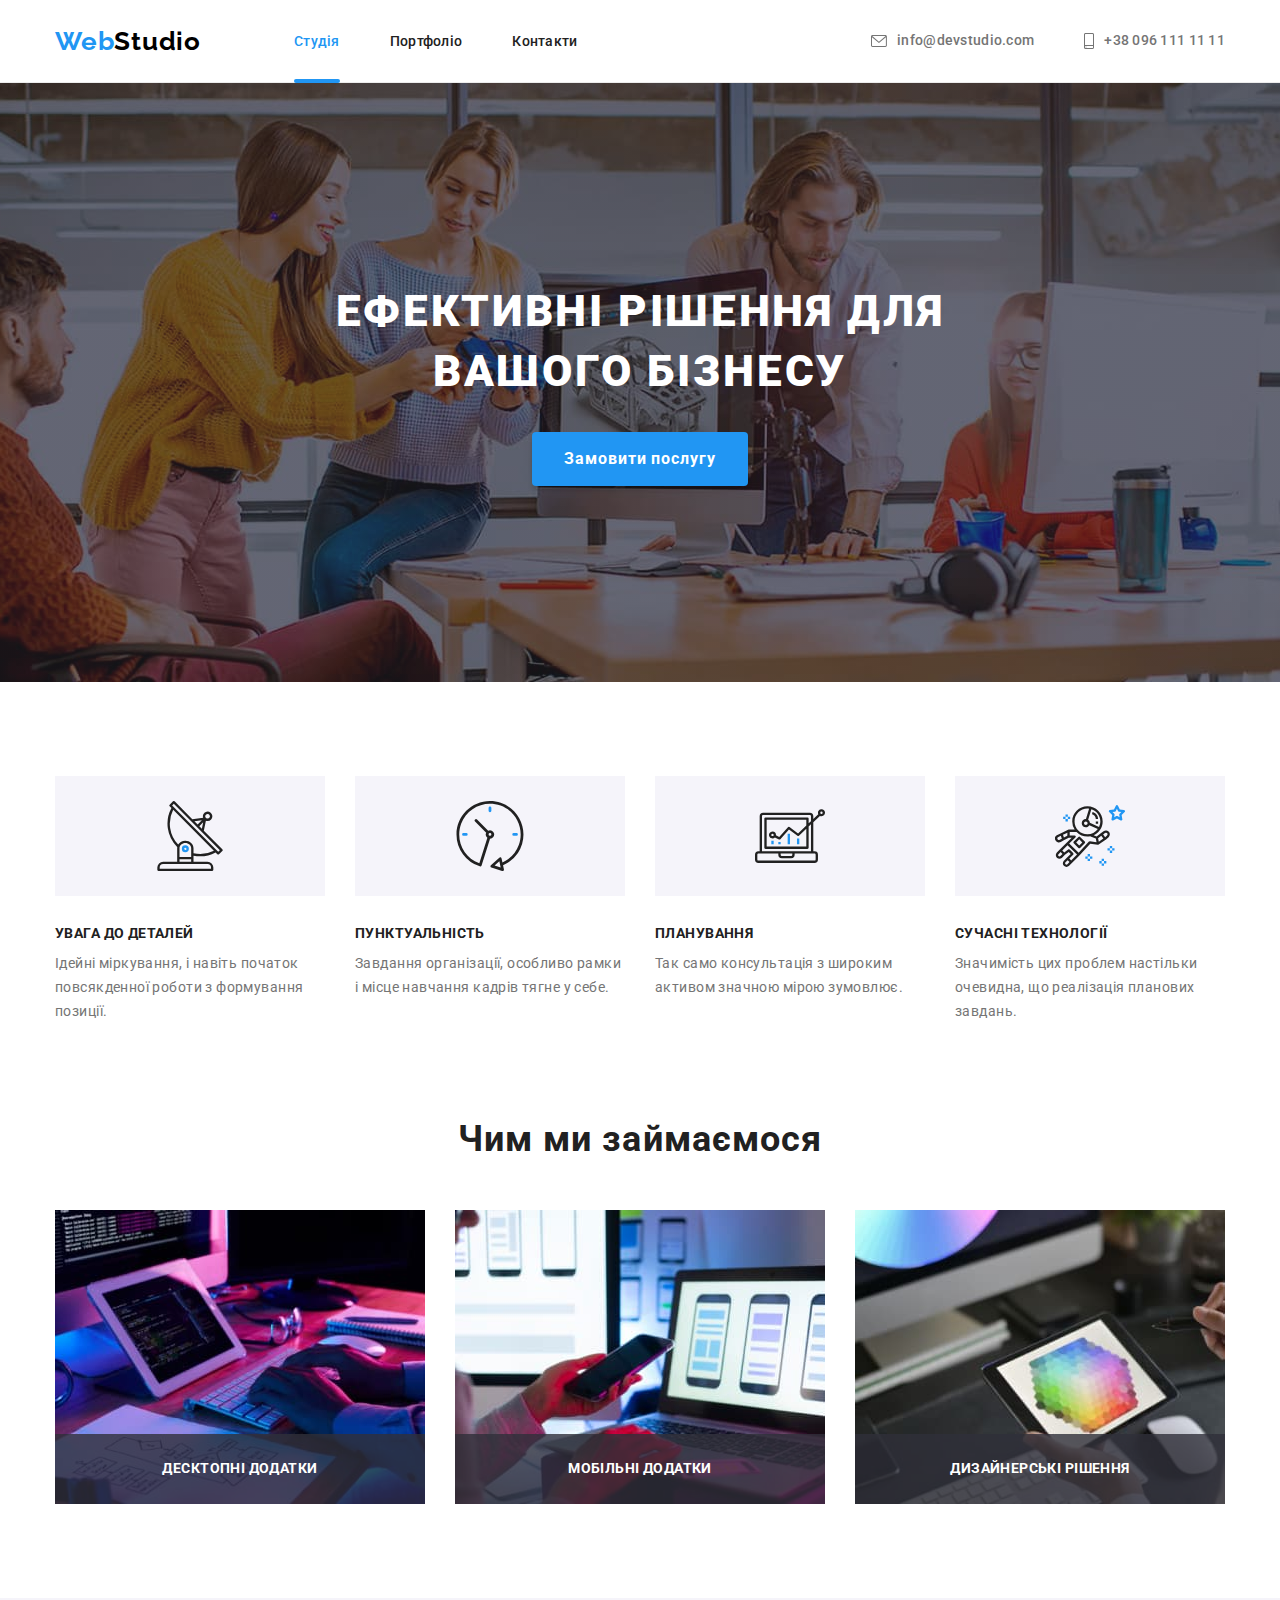
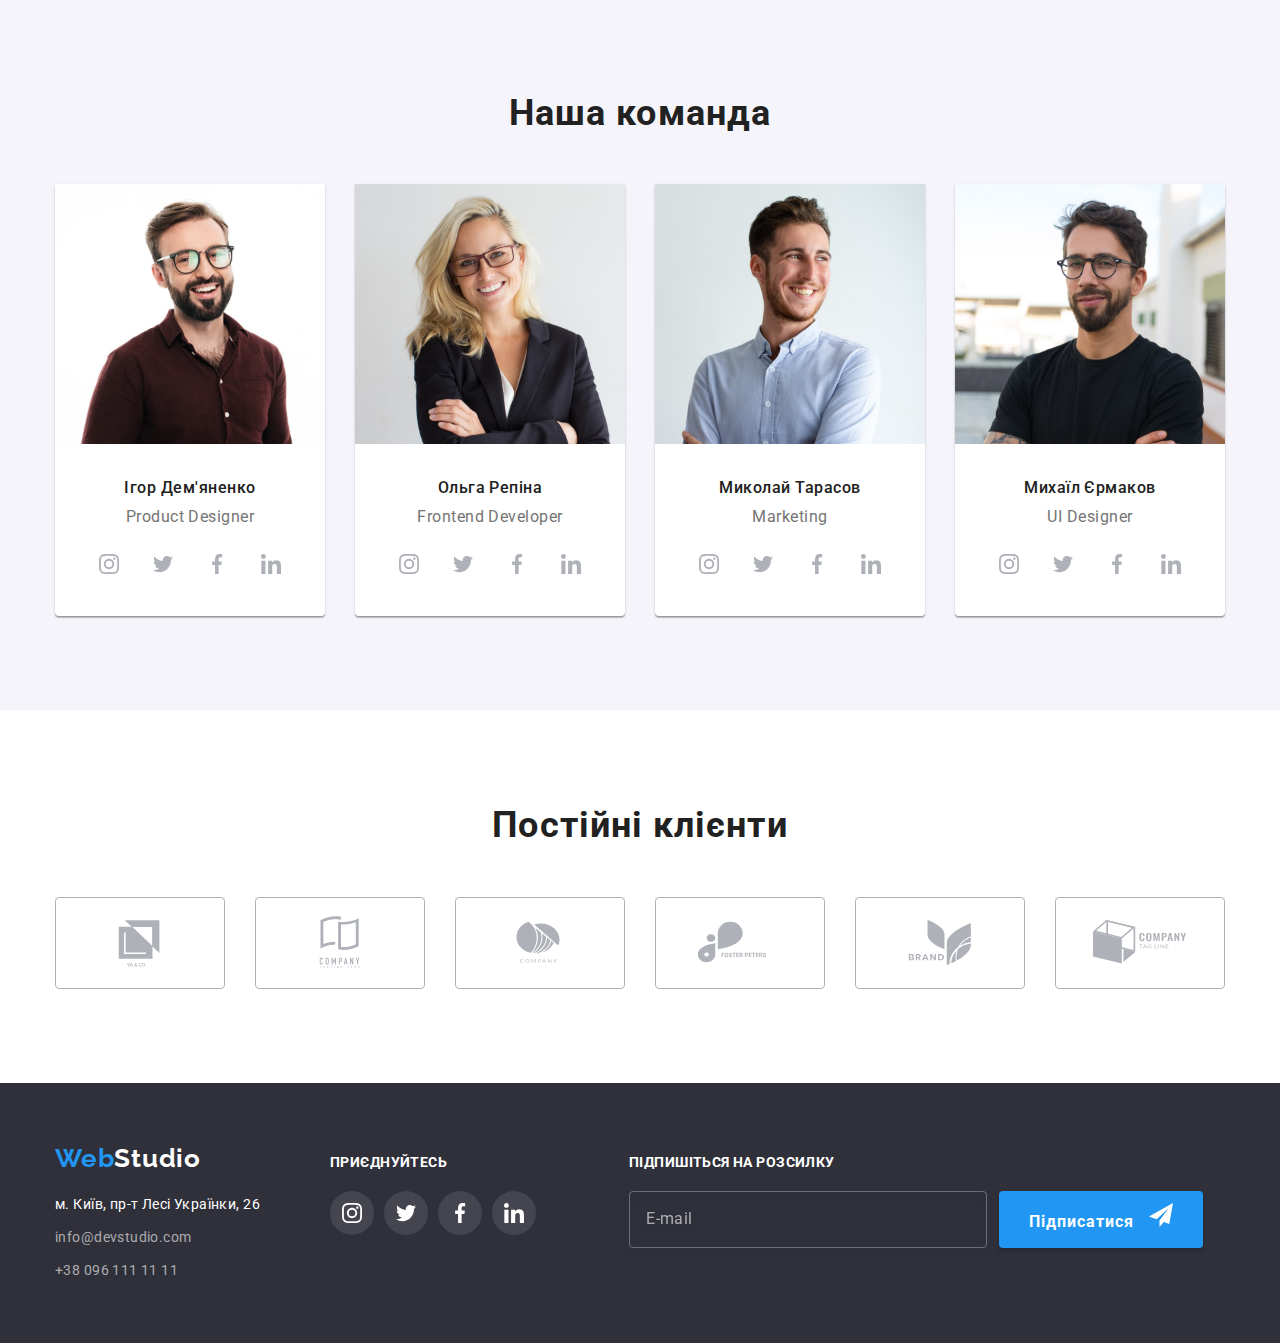
==== index.html @ 8070fd2e "Complete hw" ====
<!DOCTYPE html>
<html lang="ua">
<head>
    <meta charset="UTF-8" />
    <meta http-equiv="X-UA-Compatible" content="IE=edge" />
    <meta name="viewport" content="width=device-width, initial-scale=1.0" />
    <link rel="preconnect" href="https://fonts.googleapis.com" />
    <link rel="preconnect" href="https://fonts.gstatic.com" crossorigin />
    <link
href="https://fonts.googleapis.com/css2?family=Raleway:wght@700&family=Roboto:wght@400;500;700;900&display=swap"
rel="stylesheet"
    />
    <title class="logo">WebStudio</title>
    <link rel="stylesheet" href="./css/modern-normalize.css" />
    <link rel="stylesheet" href="./css/main.min.css" />
</head>
<body>
    <!--------------------HEADER--------------------->
<header class="header">
    <div class="header-wrap container">
    <nav class="header-nav">
    <a href="index.html" class="logo">
    <span class="logo logo--accent">Web</span>Studio</a>
    <ul class="header-nav__list">
    <li class="header-nav__item">
    <a href="./index.html" class="header-nav__link header-nav__link--current">Студія</a>
        </li>
        <li class="header-nav__item">
          <a href="./portfolio.html" class="header-nav__link">Портфоліо</a>
        </li>
        <li class="header-nav__item">
          <a href="" class="header-nav__link">Контакти</a>
        </li>
      </ul>
      </nav>
      <ul class="header-contact__list">
        <li class="header-contact__item">
          <a href="mailto:info@devstudio.com" class="header-contact__link">
          <svg class="header-contact__icon" width="16" height="12">
            <use href="./images/icons.svg#icon-mail"></use>
          </svg>info@devstudio.com</a>
        </li>
        <li class="header-contact__item">
          <a href="tel:+38096111111" class="header-contact__link">
          <svg class="header-contact__icon" width="10" height="16">
            <use href="./images/icons.svg#icon-smartphone"></use>
          </svg>+38 096 111 11 11</a>
        </li>
      </ul>
    </div>
  </header>
<!--------------------MAIN SECTION--------------------->
<main class="hero">
  <section class="hero-section section">
    <div class="container">
      <h1 class="hero-title">Ефективні рішення для вашого бізнесу</h1>
      <button type="button" class="hero-button" data-modal-open>Замовити послугу</button>
    </div>
  </section>
  <!--------------------CASE SECTION LIST--------------------->
  <section class="features section">
    <div class="container">
      <ul class="features__list">
        <li class="features__item">
          <div class="features__thumb">
            <svg class="features__icon" width="70" height="70">
              <use href="./images/icons.svg#icon-antenna"></use>
            </svg>
          </div>
          <h2 class="features__subtitle subtitle">УВАГА ДО ДЕТАЛЕЙ</h2>
          <p class="features__desc">
            Ідейні міркування, і навіть початок повсякденної роботи з формування позиції.
          </p>
        </li>
        <li class="features__item">
          <div class="features__thumb">
            <svg class="features__icon" width="70" height="70">
              <use href="./images/icons.svg#icon-clock"></use>
            </svg>
          </div>
          <h2 class="features__subtitle subtitle">ПУНКТУАЛЬНІСТЬ</h2>
          <p class="features__desc">
            Завдання організації, особливо рамки і місце навчання кадрів тягне у себе.
          </p>
        </li>
        <li class="features__item">
          <div class="features__thumb">
            <svg class="features__icon" width="70" height="70">
              <use href="./images/icons.svg#icon-diagram"></use>
            </svg>
          </div>
          <h2 class="features__subtitle subtitle">ПЛАНУВАННЯ</h2>
          <p class="features__desc">
            Так само консультація з широким активом значною мірою зумовлює.
          </p>
        </li>
        <li class="features__item">
          <div class="features__thumb">
            <svg class="features__icon" width="70" height="70">
              <use href="./images/icons.svg#icon-astronaut"></use>
            </svg>
          </div>
          <h2 class="features__subtitle subtitle">СУЧАСНІ ТЕХНОЛОГІЇ</h2>
          <p class="features__desc">
            Значимість цих проблем настільки очевидна, що реалізація планових завдань.
          </p>
        </li>
      </ul>
    </div>
  </section>
  <!--------------------WORK SECTION LIST--------------------->
  <section class="work section">
    <div class="container">
      <h2 class="title">Чим ми займаємося</h2>
      <ul class="work-list">
        <li class="work-list__item">
          <div class="work-list__image-thumb">
            <img src="./images/box1.jpg" alt="Комп'ютер" width="370"/>
            <p class="work-list__image-desc">Десктопні додатки</p>
          </div>
        </li>
        <li class="work-list__item">
          <div class="work-list__image-thumb">
            <img src="./images/box2.jpg" alt="Телефон" width="370"/>
            <p class="work-list__image-desc">Мобільні додатки</p>
          </div>
        </li>
        <li class="work-list__item">
          <div class="work-list__image-thumb">
            <img src="./images/box3.jpg" alt="Планшет" width="370"/>
            <p class="work-list__image-desc">Дизайнерські рішення</p>
          </div>
        </li>
      </ul>
    </div>
  </section>
  <!--------------------USER SECTION LIST--------------------->
  <section class="user section">
    <div class="container">
      <h2 class="title">Наша команда</h2>
        <ul class="user-list">
          <li class="user-list__card">
            <img src="./images/img.jpg" alt="Ігор Дем'яненко" width="270" />
            <h3 class="user-list__card-name">Ігор Дем'яненко</h3>
            <p class="user-list__card-desc">Product Designer</p>
            <ul class="user-social">
              <li class="user-social__item">
                <a class="user-social__link" href="">
                  <svg class="user-social__icon" width="20" height="20">
                    <use href="./images/icons.svg#icon-instagram"></use>
                  </svg>
                </a>  
              </li>
              <li class="user-social__item">
                <a class="user-social__link" href="">
                  <svg class="user-social__icon" width="20" height="20">
                    <use href="./images/icons.svg#icon-twitter"></use>
                  </svg>
                </a>  
              </li>
              <li class="user-social__item">
                <a class="user-social__link" href="">
                  <svg class="user-social__icon" width="20" height="20">
                    <use href="./images/icons.svg#icon-facebook"></use>
                  </svg>
                </a>
              </li>
              <li class="user-social__item">
                <a class="user-social__link" href="">
                  <svg class="user-social__icon" width="20" height="20">
                    <use href="./images/icons.svg#icon-linkedin"></use>
                  </svg>
                </a>  
              </li>
            </ul>
          </li>
          <li class="user-list__card">
            <img src="./images/img(1).jpg" alt="Ольга Репіна" width="270" />
            <h3 class="user-list__card-name">Ольга Репіна</h3>
            <p class="user-list__card-desc">Frontend Developer</p>
            <ul class="user-social">
              <li class="user-social__item">
                <a class="user-social__link" href="">
                  <svg class="user-social__icon" width="20" height="20">
                    <use href="./images/icons.svg#icon-instagram"></use>
                  </svg>
                </a>  
              </li>
              <li class="user-social__item">
                <a class="user-social__link" href="">
                  <svg class="user-social__icon" width="20" height="20">
                    <use href="./images/icons.svg#icon-twitter"></use>
                  </svg>
                </a>  
              </li>
              <li class="user-social__item">
                <a class="user-social__link" href="">
                  <svg class="user-social__icon" width="20" height="20">
                    <use href="./images/icons.svg#icon-facebook"></use>
                  </svg>
                </a>
              </li>
              <li class="user-social__item">
                <a class="user-social__link" href="">
                  <svg class="user-social__icon" width="20" height="20">
                    <use href="./images/icons.svg#icon-linkedin"></use>
                  </svg>
                </a>  
              </li>
            </ul>
          </li>
          <li class="user-list__card">
            <img
              src="./images/img(2).jpg"
              alt="Миколай Тарасов"
              width="270"/>
            <h3 class="user-list__card-name">Миколай Тарасов</h3>
            <p class="user-list__card-desc">Marketing</p>
            <ul class="user-social">
              <li class="user-social__item">
                <a class="user-social__link" href="">
                  <svg class="user-social__icon" width="20" height="20">
                    <use href="./images/icons.svg#icon-instagram"></use>
                  </svg>
                </a>  
              </li>
              <li class="user-social__item">
                <a class="user-social__link" href="">
                  <svg class="user-social__icon" width="20" height="20">
                    <use href="./images/icons.svg#icon-twitter"></use>
                  </svg>
                </a>  
              </li>
              <li class="user-social__item">
                <a class="user-social__link" href="">
                  <svg class="user-social__icon" width="20" height="20">
                    <use href="./images/icons.svg#icon-facebook"></use>
                  </svg>
                </a>
              </li>
              <li class="user-social__item">
                <a class="user-social__link" href="">
                  <svg class="user-social__icon" width="20" height="20">
                    <use href="./images/icons.svg#icon-linkedin"></use>
                  </svg>
                </a>  
              </li>
            </ul>
          </li>
          <li class="user-list__card">
            <img src="./images/img(3).jpg" alt="Михаїл Єрмаков" width="270" />
            <h3 class="user-list__card-name">Михаїл Єрмаков</h3>
            <p class="user-list__card-desc">UI Designer</p>
            <ul class="user-social">
              <li class="user-social__item">
                <a class="user-social__link" href="">
                  <svg class="user-social__icon" width="20" height="20">
                    <use href="./images/icons.svg#icon-instagram"></use>
                  </svg>
                </a>  
              </li>
              <li class="user-social__item">
                <a class="user-social__link" href="">
                  <svg class="user-social__icon" width="20" height="20">
                    <use href="./images/icons.svg#icon-twitter"></use>
                  </svg>
                </a>  
              </li>
              <li class="user-social__item">
                <a class="user-social__link" href="">
                  <svg class="user-social__icon" width="20" height="20">
                    <use href="./images/icons.svg#icon-facebook"></use>
                  </svg>
                </a>
              </li>
              <li class="user-social__item">
                <a class="user-social__link" href="">
                  <svg class="user-social__icon" width="20" height="20">
                    <use href="./images/icons.svg#icon-linkedin"></use>
                  </svg>
                </a>  
              </li>
            </ul>
          </li>
        </ul>
    </div>
  </section>
        <!--------------------CLIENT SECTION LIST--------------------->
        <section class="client section">
          <div class="container">
          <h2 class="title">Постійні клієнти</h2>
          <ul class="client-list">
            <li class="client-list__item">
              <a href="" class="client-list__link">
                <svg class="client-list__icon" width="106" height="60">
                  <use href="./images/icons.svg#icon-client1"></use>
                </svg>
              </a>
            </li>
            <li class="client-list__item">
              <a href="" class="client-list__link">
                <svg class="client-list__icon" width="106" height="60">
                  <use href="./images/icons.svg#icon-client2"></use>
                </svg>
              </a>
            </li>
            <li class="client-list__item">
              <a href="" class="client-list__link">
                <svg class="client-list__icon" width="106" height="60">
                  <use href="./images/icons.svg#icon-client3"></use>
                </svg>
              </a>
            </li>
            <li class="client-list__item">
              <a href="" class="client-list__link">
                <svg class="client-list__icon" width="106" height="60">
                  <use href="./images/icons.svg#icon-client4"></use>
                </svg>
              </a>
            </li>
            <li class="client-list__item">
              <a href="" class="client-list__link">
                <svg class="client-list__icon" width="106" height="60">
                  <use href="./images/icons.svg#icon-client5"></use>
                </svg>
              </a>
            </li>
            <li class="client-list__item">
              <a href="" class="client-list__link">
                <svg class="client-list__icon" width="106" height="60">
                  <use href="./images/icons.svg#icon-client6"></use>
                </svg>
              </a>
            </li>
          </ul>
        </div>
      </section>  
    </div>
  </main>
<!--------------------FOOTER--------------------->
<footer class="footer section">
  <div class="footer-container container">
    <div class="footer__first-container">
        <a href="index.html" class="logo logo-footer">
          <span class=" logo logo-footer logo--accent">Web</span>Studio</a>
        <address class="address">
          <ul class="address-list">
            <li class="address-list__item">
              <a href="adress" class="address-list__link address-list__link--bold"
                >м. Київ, пр-т Лесі Українки, 26</a>
            </li>
            <li class="address-list__item">
              <a href="mailto:info@devstudio.com" class="address-list__link">info@devstudio.com</a>
            </li>
            <li class="address-list__item">
              <a href="tel:+38096111111" class="address-list__link">+38 096 111 11 11</a>
            </li>
          </ul>
        </address>
    </div>
    <div class="footer__second-container">
          <h3 class="subtitle footer__title">приєднуйтесь</h3>
        <ul class="footer-social">
          <li class="footer-social__item">
            <a class="footer-social__link" href="">
              <svg class="footer-social__icon" width="20" height="20">
                <use href="./images/icons.svg#icon-instagram"></use>
              </svg>
            </a>  
          </li>
          <li class="footer-social__item">
            <a class="footer-social__link" href="">
              <svg class="footer-social__icon" width="20" height="20">
                <use href="./images/icons.svg#icon-twitter"></use>
              </svg>
            </a>  
          </li>
          <li class="footer-social__item">
            <a class="footer-social__link" href="">
              <svg class="footer-social__icon" width="20" height="20">
                <use href="./images/icons.svg#icon-facebook"></use>
              </svg>
            </a>
          </li>
          <li class="footer-social__item">
            <a class="footer-social__link" href="">
              <svg class="footer-social__icon" width="20" height="20">
                <use href="./images/icons.svg#icon-linkedin"></use>
              </svg>
            </a>  
          </li>
        </ul>
    </div>
    <div class="footer__third-container">
      <label for="footer-email" class="footer__label">Підпишіться на розсилку</label>
        <form class="footer__field" name="signup_form" autocomplete="on">
          <input id="footer-email" type="email" name="email" class="footer__input" placeholder="E-mail"></input>
          <button type="submit" class="footer__btn">
            Підписатися 
            <svg class="footer__send-icon" width="24" height="24">
              <use href="./images/icons.svg#icon-send"></use>
            </svg>
          </button>
        </form>
    </div>
  </div>
</footer>
<!--------------------MODAL FORM--------------------->
<div class="backdrop is-hidden" data-modal>
  <div class="form-container" role="group" arial-labelby="contact-head">
    <button class="close-btn">
      <svg class="close-btn__icon-close" width="18" height="18" data-modal-close>
        <use href="./images/icons.svg#icon-close" ></use>
      </svg>
    </button>
      <form class="form" name="signup_form" autocomplete="on">
        <p class="form__title" id="contact-head">Залиште свої дані, ми вам передзвонимо</p>
        <div class="form__field">
          <label for="name" class="form__label">Ім'я</label>
            <div class="form__field-thumb">
              <input class="form__input" id="name" type="text" name="user-name" placeholder=" " required>
                <svg class="form__icon" width="18" height="18">
                  <use href="./images/icons.svg#icon-person-black"></use>
                </svg>
            </div>
        </div>
        <div class="form__field">
          <label for="telephone" class="form__label">Телефон</label>
            <div class="form__field-thumb">
              <input class="form__input" id="telephone" type="number" name="telephone" placeholder=" " required>
                <svg class="form__icon" width="18" height="18">
                  <use href="./images/icons.svg#icon-phone-black"></use>
                </svg>
            </div>
        </div>
        <div class="form__field">
          <label for="email" class="form__label">Пошта</label>
            <div class="form__field-thumb">
              <input class="form__input" id="email" type="email" name="email" placeholder=" ">
                <svg class="form__icon" width="18" height="18">
                  <use href="./images/icons.svg#icon-email-black"></use>
                </svg>
            </div>
        </div> 
        <div class="form__field form__last-field">
          <label for="comment" class="form__label">Коментар</label>
            <div class="form__field-thumb">
              <textarea class="form__textarea" id="comment" type="text" rows="8" placeholder="Введіть текст"></textarea>
            </div>
        </div>
        <div class="form__terms-thumb">
            <label class="form__terms">
              <input class="form__checkbox" type="checkbox" name="agree-terms" value="agree-terms" checked />
              <span class="form__icon-check"></span>
              <svg class="form__icon-check form__icon-check--active" width="16" height="15">
                <use href="./images/icons.svg#icon-check"></use>
              </svg>
              Погоджуюся з розсилкою та приймаю &nbsp;
              <a href="" class="form__terms--accent"> Умови договору</a> 
            </label>
        </div>
        <div class="form__btn-thumb">
          <button class="form__btn" type="submit">Відправити</button>
        </div>
      </form>
    </div>    
  </div>
</div>
    <script src="./js/modal.js"></script>
  </body>
</html>
---- css/main.min.css ----
.visually-hidden{position:absolute;width:1px;height:1px;margin:-1px;border:0;padding:0;white-space:nowrap;-webkit-clip-path:inset(100%);clip-path:inset(100%);clip:rect(0 0 0 0);overflow:hidden}ul,h1,h2,h3,p{margin:0;padding:0}.header-nav__list,.header-contact__list,.features__list,.work-list,.user-list,.btn-list{display:-webkit-box;display:-ms-flexbox;display:flex}ul{list-style:none;padding:0}a{text-decoration:none}body{font-family:"Roboto",sans-serif;color:#212121;width:100%;padding:82px 0 0;margin:0}.container{width:1200px;margin:0 auto;padding:0 15px}.section{padding:94px 0;margin:0 auto}.header{border-bottom:1px solid #ececec;position:fixed;width:100%;z-index:1;background:#fff;top:0}.header-wrap{-webkit-box-pack:center;-ms-flex-pack:center;justify-content:center;-webkit-box-align:center;-ms-flex-align:center;align-items:center;display:-webkit-box;display:-ms-flexbox;display:flex}.header-nav{display:-webkit-box;display:-ms-flexbox;display:flex;-webkit-box-align:center;-ms-flex-align:center;align-items:center}.header-nav__list{margin-left:93px;gap:50px}.header-nav__list .header-nav__link--current::after{position:absolute;display:block;right:0;bottom:-1px;content:"";height:4px;width:100%;border-radius:2px;background-color:#2196f3;-webkit-animation-name:changeScale;animation-name:changeScale;-webkit-animation-duration:500ms;animation-duration:500ms;-webkit-animation-timing-function:cubic-bezier(0.4, 0, 0.2, 1);animation-timing-function:cubic-bezier(0.4, 0, 0.2, 1)}@-webkit-keyframes changeScale{0%{-webkit-transform:scaleX(1);transform:scaleX(1)}50%{-webkit-transform:scaleX(0);transform:scaleX(0)}100%{-webkit-transform:scaleX(1);transform:scaleX(1)}}@keyframes changeScale{0%{-webkit-transform:scaleX(1);transform:scaleX(1)}50%{-webkit-transform:scaleX(0);transform:scaleX(0)}100%{-webkit-transform:scaleX(1);transform:scaleX(1)}}.header-nav__item{position:relative;padding:32px 0}.header-nav__link{font-family:inherit;font-weight:500;font-size:14px;line-height:1.14;letter-spacing:.02em;color:#212121;-webkit-transition:color 250ms cubic-bezier(0.4, 0, 0.2, 1);transition:color 250ms cubic-bezier(0.4, 0, 0.2, 1)}.header-nav__link:hover,.header-nav__link:focus{color:#2196f3;cursor:pointer}.header-nav__link--current{color:#2196f3}.header-contact__link{font-family:inherit;font-weight:500;font-size:14px;line-height:1.14;letter-spacing:.02em;color:#757575;display:-webkit-box;display:-ms-flexbox;display:flex;-webkit-box-align:center;-ms-flex-align:center;align-items:center;-webkit-transition:color 250ms cubic-bezier(0.4, 0, 0.2, 1);transition:color 250ms cubic-bezier(0.4, 0, 0.2, 1)}.header-contact__link:hover,.header-contact__link:focus{color:#2196f3;cursor:pointer}.header-contact__list{margin-left:auto;gap:50px}.header-contact__icon{margin-right:10px;fill:currentColor;-webkit-transition:fill 250ms cubic-bezier(0.4, 0, 0.2, 1),background-color 250ms cubic-bezier(0.4, 0, 0.2, 1);transition:fill 250ms cubic-bezier(0.4, 0, 0.2, 1),background-color 250ms cubic-bezier(0.4, 0, 0.2, 1)}.header-contact__icon:hover,.header-contact__icon:focus{fill:currentColor}.logo{font-family:"Raleway",sans-serif;font-weight:700;font-size:26px;line-height:1.19;letter-spacing:.03em;color:#000;padding-right:0}.logo-footer{color:#fff;margin-bottom:20px;display:inline-block}.logo--accent{color:#2196f3;margin:0}.hero-section{background-image:-webkit-gradient(linear, left top, right top, from(rgba(47, 48, 58, 0.4)), to(rgba(47, 48, 58, 0.4))),url(../images/background.jpg);background-image:linear-gradient(to right, rgba(47, 48, 58, 0.4), rgba(47, 48, 58, 0.4)),url(../images/background.jpg);max-width:1600px;padding-top:200px;padding-bottom:200px;text-align:center;height:600px;background-position:center;background-repeat:no-repeat;background-size:cover}.hero-title{font-weight:900;font-size:44px;line-height:1.36;letter-spacing:.06em;text-transform:uppercase;color:#fff;width:696px;margin-bottom:30px;margin-left:auto;margin-right:auto}.hero-button{font-family:inherit;font-weight:700;font-size:16px;line-height:1.87;letter-spacing:.06em;color:#fff;background:#2196f3;-webkit-box-shadow:0px 4px 4px rgba(0,0,0,.15);box-shadow:0px 4px 4px rgba(0,0,0,.15);border-radius:4px;border-color:rgba(0,0,0,0);cursor:pointer;-webkit-transition:background-color 250ms cubic-bezier(0.4, 0, 0.2, 1);transition:background-color 250ms cubic-bezier(0.4, 0, 0.2, 1);padding:10px 30px}.hero-button:hover,.hero-button:focus{background:#188ce8}.hero{-webkit-animation-name:hero;animation-name:hero;-webkit-animation-duration:500ms;animation-duration:500ms;-webkit-animation-timing-function:cubic-bezier(0.4, 0, 0.2, 1);animation-timing-function:cubic-bezier(0.4, 0, 0.2, 1)}@-webkit-keyframes hero{0%{-webkit-transform:translateY(100%);transform:translateY(100%);opacity:0}100%{-webkit-transform:translateY(0);transform:translateY(0);opacity:1}}@keyframes hero{0%{-webkit-transform:translateY(100%);transform:translateY(100%);opacity:0}100%{-webkit-transform:translateY(0);transform:translateY(0);opacity:1}}.features__list{gap:30px}.features__item{width:calc((100% - 90px)/4)}.features__thumb{padding:25px 0;display:-webkit-box;display:-ms-flexbox;display:flex;background-color:#f5f4fa;-webkit-box-pack:center;-ms-flex-pack:center;justify-content:center;margin-bottom:30px}.features__desc{font-size:14px;line-height:1.71;letter-spacing:.03em;color:#757575}.subtitle{font-weight:700;font-size:14px;line-height:1.14;letter-spacing:.03em;text-transform:uppercase;margin-bottom:10px}.title{font-weight:700;font-size:36px;line-height:1.17;text-align:center;letter-spacing:.03em;margin-bottom:50px}.work{padding-top:0}.work-list{gap:30px}.work-list__item{height:294px}.work-list__image-desc{display:-webkit-box;display:-ms-flexbox;display:flex;-webkit-box-align:center;-ms-flex-align:center;align-items:center;-webkit-box-pack:center;-ms-flex-pack:center;justify-content:center;position:absolute;height:70px;bottom:0;width:100%;font-weight:700;font-size:14px;line-height:1.14;text-align:center;letter-spacing:.03em;text-transform:uppercase;color:#fff;background:rgba(47,48,58,.8)}.work-list__image-thumb{position:relative;height:100%}.user{background:#f5f4fa}.user-list{gap:30px}.user-list__card{-webkit-box-shadow:0px 1px 3px rgba(0,0,0,.12),0px 1px 1px rgba(0,0,0,.14),0px 2px 1px rgba(0,0,0,.2);box-shadow:0px 1px 3px rgba(0,0,0,.12),0px 1px 1px rgba(0,0,0,.14),0px 2px 1px rgba(0,0,0,.2);border-radius:0px 0px 4px 4px;background:#fff}.user-list__card-name{font-weight:500;font-size:16px;line-height:1.19;text-align:center;letter-spacing:.03em;padding-top:30px;margin-bottom:10px}.user-list__card-desc{font-size:16px;line-height:1.19;text-align:center;letter-spacing:.03em;color:#757575;padding-bottom:16px}.user-social{display:-webkit-box;display:-ms-flexbox;display:flex;padding:0 32px 30px;gap:10px}.user-social__link{display:-webkit-box;display:-ms-flexbox;display:flex;-webkit-box-pack:center;-ms-flex-pack:center;justify-content:center;-webkit-box-align:center;-ms-flex-align:center;align-items:center;width:44px;height:44px;border-radius:50%;fill:#afb1b8;-webkit-transition:fill 250ms cubic-bezier(0.4, 0, 0.2, 1),background 250ms cubic-bezier(0.4, 0, 0.2, 1);transition:fill 250ms cubic-bezier(0.4, 0, 0.2, 1),background 250ms cubic-bezier(0.4, 0, 0.2, 1)}.user-social__link:hover,.user-social__link:focus{background:#2196f3;fill:#fff}.client-list{display:-webkit-box;display:-ms-flexbox;display:flex;gap:30px}.client-list__link{display:-webkit-box;display:-ms-flexbox;display:flex;-webkit-box-pack:center;-ms-flex-pack:center;justify-content:center;-webkit-box-align:center;-ms-flex-align:center;align-items:center;width:170px;height:92px;border:1px solid #afb1b8;border-radius:4px;fill:#afb1b8;-webkit-transition:fill 250ms cubic-bezier(0.4, 0, 0.2, 1),border-color 250ms cubic-bezier(0.4, 0, 0.2, 1);transition:fill 250ms cubic-bezier(0.4, 0, 0.2, 1),border-color 250ms cubic-bezier(0.4, 0, 0.2, 1)}.client-list__link:hover,.client-list__link:focus{cursor:pointer;border-color:#2196f3;fill:#2196f3}.footer{background:#2f303a;padding-top:60px;padding-bottom:60px}.footer-container{display:-webkit-box;display:-ms-flexbox;display:flex}.footer__second-container{width:206px;margin-left:70px;margin-top:12px}.footer__third-container{margin-left:93px;margin-top:12px}.address-list__item{margin-bottom:9px}.address-list__item:last-child{margin-bottom:0}.address-list__link{font-size:14px;line-height:1.71;letter-spacing:.03em;color:rgba(255,255,255,.6);font-style:normal;-webkit-transition:color 250ms cubic-bezier(0.4, 0, 0.2, 1);transition:color 250ms cubic-bezier(0.4, 0, 0.2, 1)}.address-list__link--bold{color:#fff;-webkit-transition:color 250ms cubic-bezier(0.4, 0, 0.2, 1);transition:color 250ms cubic-bezier(0.4, 0, 0.2, 1)}.address-list__link:hover,.address-list__link:focus{color:#2196f3;cursor:pointer}.footer__title{color:#fff;margin-bottom:20px}.footer-social{display:-webkit-box;display:-ms-flexbox;display:flex;gap:10px}.footer-social__link{display:-webkit-box;display:-ms-flexbox;display:flex;-webkit-box-pack:center;-ms-flex-pack:center;justify-content:center;-webkit-box-align:center;-ms-flex-align:center;align-items:center;width:44px;height:44px;border-radius:50%;fill:#fff;background-color:rgba(255,255,255,.1);-webkit-transition:background-color 250ms cubic-bezier(0.4, 0, 0.2, 1);transition:background-color 250ms cubic-bezier(0.4, 0, 0.2, 1)}.footer-social__link:hover,.footer-social__link:focus{background-color:#2196f3}.footer__field{display:-webkit-box;display:-ms-flexbox;display:flex;-webkit-box-orient:horizontal;-webkit-box-direction:normal;-ms-flex-direction:row;flex-direction:row}.footer__label{display:-webkit-box;display:-ms-flexbox;display:flex;-webkit-box-orient:vertical;-webkit-box-direction:normal;-ms-flex-direction:column;flex-direction:column;font-weight:700;font-size:14px;line-height:1.14;letter-spacing:.03em;text-transform:uppercase;color:#fff;margin-bottom:20px}.footer__input{display:-webkit-box;display:-ms-flexbox;display:flex;background:rgba(0,0,0,0);border:1px solid rgba(255,255,255,.3);-webkit-filter:drop-shadow(0px 4px 4px rgba(0, 0, 0, 0.15));filter:drop-shadow(0px 4px 4px rgba(0, 0, 0, 0.15));border-radius:4px;min-width:358px;outline:none;margin-right:12px;padding:15px 16px;font-size:16px;line-height:1.25;letter-spacing:.03em;color:rgba(255,255,255,.6);-webkit-transition:border-color 250ms cubic-bezier(0.4, 0, 0.2, 1);transition:border-color 250ms cubic-bezier(0.4, 0, 0.2, 1)}.footer__input::-webkit-input-placeholder{font-size:16px;line-height:1.25;letter-spacing:.03em;color:rgba(255,255,255,.6)}.footer__input::-moz-placeholder{font-size:16px;line-height:1.25;letter-spacing:.03em;color:rgba(255,255,255,.6)}.footer__input:-ms-input-placeholder{font-size:16px;line-height:1.25;letter-spacing:.03em;color:rgba(255,255,255,.6)}.footer__input::-ms-input-placeholder{font-size:16px;line-height:1.25;letter-spacing:.03em;color:rgba(255,255,255,.6)}.footer__input::placeholder{font-size:16px;line-height:1.25;letter-spacing:.03em;color:rgba(255,255,255,.6)}.footer__input:focus-within{border-color:#2196f3}.footer__btn{font-family:inherit;font-weight:700;font-size:16px;line-height:1.87;letter-spacing:.06em;color:#fff;background:#2196f3;-webkit-box-shadow:0px 4px 4px rgba(0,0,0,.15);box-shadow:0px 4px 4px rgba(0,0,0,.15);border-radius:4px;border-color:rgba(0,0,0,0);cursor:pointer;-webkit-transition:background-color 250ms cubic-bezier(0.4, 0, 0.2, 1);transition:background-color 250ms cubic-bezier(0.4, 0, 0.2, 1);padding:10px 28px}.footer__btn:hover,.footer__btn:focus{background-color:#188ce8;cursor:pointer}.footer__send-icon{margin-left:10px}.backdrop{z-index:2;position:fixed;top:0;left:0;width:100vw;height:100vh;opacity:1;-webkit-transition:opacity 400ms cubic-bezier(0.4, 0, 0.2, 1),visibility 700ms cubic-bezier(0.4, 0, 0.2, 1);transition:opacity 400ms cubic-bezier(0.4, 0, 0.2, 1),visibility 700ms cubic-bezier(0.4, 0, 0.2, 1);background:rgba(0,0,0,.2)}.backdrop.is-hidden{visibility:hidden;opacity:0;pointer-events:none}.backdrop.is-hidden .form-container{-webkit-transform:translate(-50%, -50%) scale(0) perspective(400px) rotateX(90deg);transform:translate(-50%, -50%) scale(0) perspective(400px) rotateX(90deg)}.form-container{padding:40px;position:absolute;top:50%;left:50%;-webkit-transform:translate(-50%, -50%) scale(1);transform:translate(-50%, -50%) scale(1);width:528px;height:581px;-webkit-transition:-webkit-transform 250ms cubic-bezier(0.4, 0, 0.2, 1);transition:-webkit-transform 250ms cubic-bezier(0.4, 0, 0.2, 1);transition:transform 250ms cubic-bezier(0.4, 0, 0.2, 1);transition:transform 250ms cubic-bezier(0.4, 0, 0.2, 1), -webkit-transform 250ms cubic-bezier(0.4, 0, 0.2, 1);background-color:#fff;-webkit-box-shadow:0px 1px 3px rgba(0,0,0,.12),0px 1px 1px rgba(0,0,0,.14),0px 2px 1px rgba(0,0,0,.2);box-shadow:0px 1px 3px rgba(0,0,0,.12),0px 1px 1px rgba(0,0,0,.14),0px 2px 1px rgba(0,0,0,.2);border-radius:4px}.close-btn{position:absolute;top:8px;right:8px;display:-webkit-box;display:-ms-flexbox;display:flex;-webkit-box-pack:center;-ms-flex-pack:center;justify-content:center;-webkit-box-align:center;-ms-flex-align:center;align-items:center;width:30px;height:30px;cursor:pointer;background-color:rgba(0,0,0,0);border-radius:50%;border:1px solid rgba(0,0,0,.1);fill:#000;-webkit-transition:fill 250ms cubic-bezier(0.4, 0, 0.2, 1);transition:fill 250ms cubic-bezier(0.4, 0, 0.2, 1)}.close-btn:hover,.close-btn:focus{fill:#2196f3}.form__title{font-weight:700;font-size:20px;line-height:1.15;text-align:center;letter-spacing:.03em;color:#212121;margin-bottom:12px}.form__terms-thumb{display:-webkit-box;display:-ms-flexbox;display:flex;-webkit-box-pack:center;-ms-flex-pack:center;justify-content:center;margin-bottom:30px}.form__terms{position:relative;display:-webkit-box;display:-ms-flexbox;display:flex;-webkit-box-align:center;-ms-flex-align:center;align-items:center;font-size:14px;line-height:1.71;color:#757575}.form__terms--accent{color:#2196f3;text-decoration:underline}.form__checkbox{position:absolute;width:1px;height:1px;margin:-1px;border:0;padding:0;white-space:nowrap;-webkit-clip-path:inset(100%);clip-path:inset(100%);clip:rect(0 0 0 0);overflow:hidden;-webkit-transition:border-color 250ms cubic-bezier(0.4, 0, 0.2, 1);transition:border-color 250ms cubic-bezier(0.4, 0, 0.2, 1)}.form__checkbox:checked+.form__icon-check{background-color:#2196f3;border-color:#2196f3}.form__icon-check{display:inline-block;margin-right:8px;width:16px;height:15px;border:2px solid #212121;border-radius:2px;-webkit-transition:fill 250ms cubic-bezier(0.4, 0, 0.2, 1),border 250ms cubic-bezier(0.4, 0, 0.2, 1);transition:fill 250ms cubic-bezier(0.4, 0, 0.2, 1),border 250ms cubic-bezier(0.4, 0, 0.2, 1)}.form__icon-check--active{position:absolute;top:50%;left:0;-webkit-transform:translateY(-50%);transform:translateY(-50%);border-color:rgba(0,0,0,0)}.form__btn-thumb{display:-webkit-box;display:-ms-flexbox;display:flex;-webkit-box-pack:center;-ms-flex-pack:center;justify-content:center;-webkit-box-align:center;-ms-flex-align:center;align-items:center}.form__btn{font-family:inherit;font-weight:700;font-size:16px;line-height:1.87;letter-spacing:.06em;color:#fff;background:#2196f3;-webkit-box-shadow:0px 4px 4px rgba(0,0,0,.15);box-shadow:0px 4px 4px rgba(0,0,0,.15);border-radius:4px;border-color:rgba(0,0,0,0);cursor:pointer;-webkit-transition:background-color 250ms cubic-bezier(0.4, 0, 0.2, 1);transition:background-color 250ms cubic-bezier(0.4, 0, 0.2, 1);padding:10px 52px}.form__btn:hover,.form__btn:focus{background:#188ce8;cursor:pointer}.form__label{display:block;font-size:12px;line-height:1.1;letter-spacing:.01em;color:#757575}.form__field-thumb{display:-webkit-box;display:-ms-flexbox;display:flex;position:relative;margin-top:4px}.form__field{margin-bottom:10px}.form__input{font-size:14px;line-height:1.71;letter-spacing:.03;outline:none;background-color:rgba(0,0,0,0);color:#212121;border:1px solid rgba(33,33,33,.2);border-radius:4px;-webkit-transition:border-color 250ms cubic-bezier(0.4, 0, 0.2, 1);transition:border-color 250ms cubic-bezier(0.4, 0, 0.2, 1);padding-left:42px;-webkit-box-flex:1;-ms-flex-positive:1;flex-grow:1;height:38px}.form__textarea{font-size:12px;line-height:1.1;letter-spacing:.01;outline:none;background-color:rgba(0,0,0,0);color:#212121;border:1px solid rgba(33,33,33,.2);border-radius:4px;-webkit-transition:border-color 250ms cubic-bezier(0.4, 0, 0.2, 1);transition:border-color 250ms cubic-bezier(0.4, 0, 0.2, 1);width:448px;resize:none;margin-top:4px;padding:10px 16px}.form__textarea::-webkit-input-placeholder{font-size:12px;line-height:1.1;letter-spacing:.01em;color:rgba(117,117,117,.5)}.form__textarea::-moz-placeholder{font-size:12px;line-height:1.1;letter-spacing:.01em;color:rgba(117,117,117,.5)}.form__textarea:-ms-input-placeholder{font-size:12px;line-height:1.1;letter-spacing:.01em;color:rgba(117,117,117,.5)}.form__textarea::-ms-input-placeholder{font-size:12px;line-height:1.1;letter-spacing:.01em;color:rgba(117,117,117,.5)}.form__textarea::placeholder{font-size:12px;line-height:1.1;letter-spacing:.01em;color:rgba(117,117,117,.5)}.form__last-field{margin-bottom:20px}.form__icon{position:absolute;top:50%;-webkit-transform:translateY(-50%);transform:translateY(-50%);left:12px;display:inline-block;-webkit-transition:fill 250ms cubic-bezier(0.4, 0, 0.2, 1);transition:fill 250ms cubic-bezier(0.4, 0, 0.2, 1)}.form__input:focus,.form__textarea:focus{border-color:#2196f3}.form__input:focus+.form__icon{fill:#2196f3}/*# sourceMappingURL=main.min.css.map */
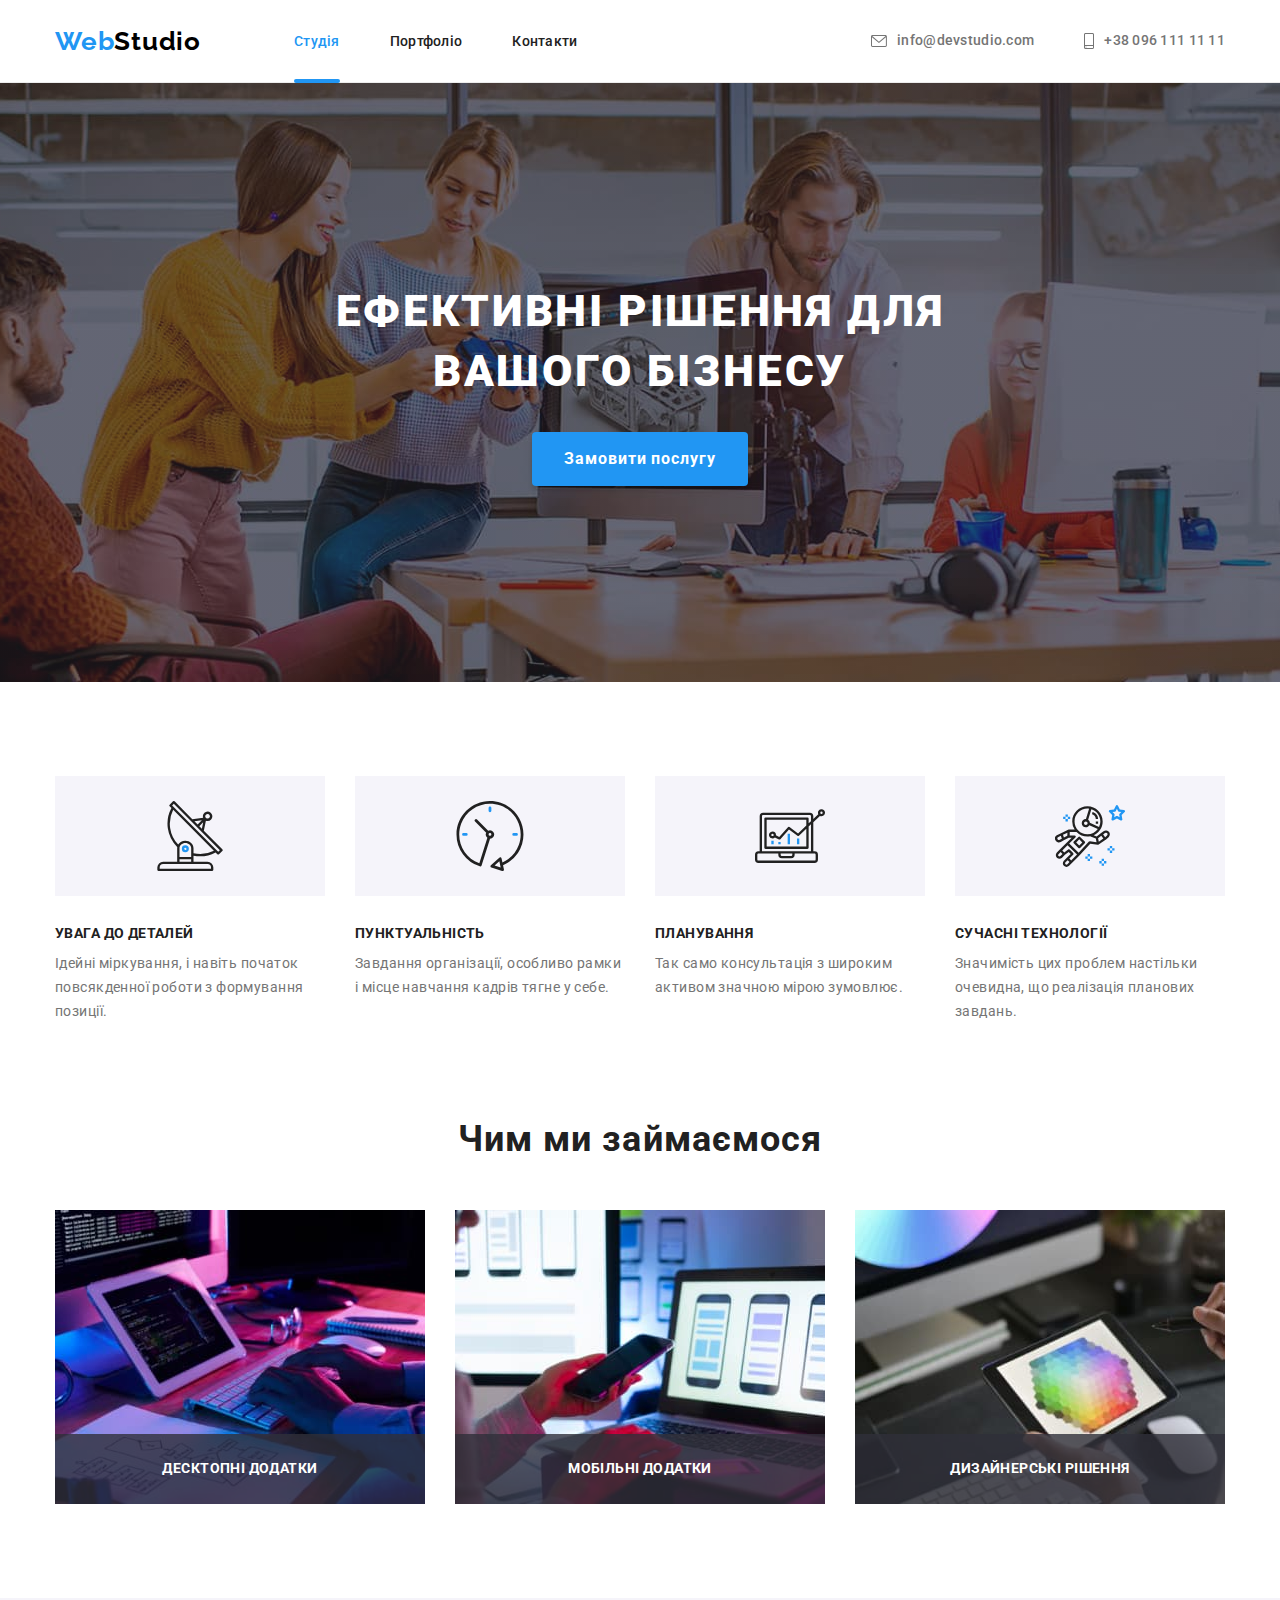
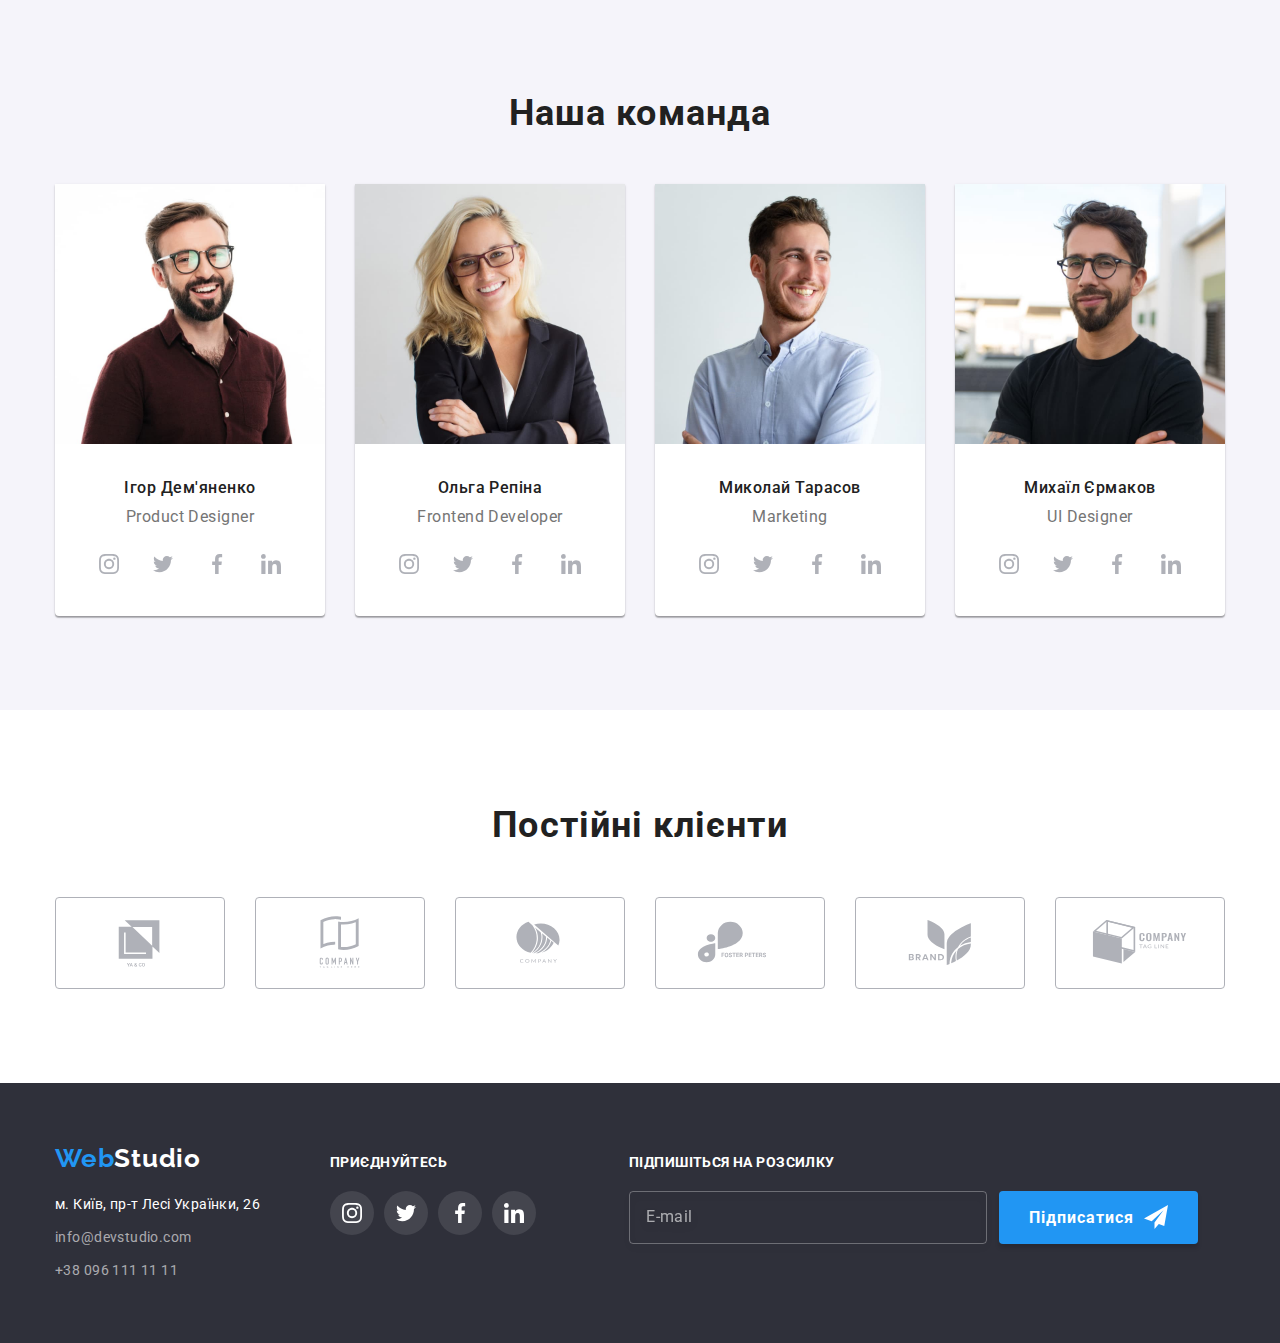
==== commit acaf6e26: "Переделала ДЗ" ====
--- a/index.html
+++ b/index.html
@@ -1,293 +1,306 @@
 <!DOCTYPE html>
-<html lang="ua">
-<head>
+<html lang="uk">
+  <head>
     <meta charset="UTF-8" />
     <meta http-equiv="X-UA-Compatible" content="IE=edge" />
     <meta name="viewport" content="width=device-width, initial-scale=1.0" />
     <link rel="preconnect" href="https://fonts.googleapis.com" />
     <link rel="preconnect" href="https://fonts.gstatic.com" crossorigin />
     <link
-href="https://fonts.googleapis.com/css2?family=Raleway:wght@700&family=Roboto:wght@400;500;700;900&display=swap"
-rel="stylesheet"
+      href="https://fonts.googleapis.com/css2?family=Raleway:wght@700&family=Roboto:wght@400;500;700;900&display=swap"
+      rel="stylesheet"
     />
     <title class="logo">WebStudio</title>
     <link rel="stylesheet" href="./css/modern-normalize.css" />
     <link rel="stylesheet" href="./css/main.min.css" />
-</head>
-<body>
-    <!--------------------HEADER--------------------->
-<header class="header">
-    <div class="header-wrap container">
-    <nav class="header-nav">
-    <a href="index.html" class="logo">
-    <span class="logo logo--accent">Web</span>Studio</a>
-    <ul class="header-nav__list">
-    <li class="header-nav__item">
-    <a href="./index.html" class="header-nav__link header-nav__link--current">Студія</a>
-        </li>
-        <li class="header-nav__item">
-          <a href="./portfolio.html" class="header-nav__link">Портфоліо</a>
-        </li>
-        <li class="header-nav__item">
-          <a href="" class="header-nav__link">Контакти</a>
-        </li>
-      </ul>
-      </nav>
-      <ul class="header-contact__list">
-        <li class="header-contact__item">
-          <a href="mailto:info@devstudio.com" class="header-contact__link">
-          <svg class="header-contact__icon" width="16" height="12">
-            <use href="./images/icons.svg#icon-mail"></use>
-          </svg>info@devstudio.com</a>
-        </li>
-        <li class="header-contact__item">
-          <a href="tel:+38096111111" class="header-contact__link">
-          <svg class="header-contact__icon" width="10" height="16">
-            <use href="./images/icons.svg#icon-smartphone"></use>
-          </svg>+38 096 111 11 11</a>
-        </li>
-      </ul>
-    </div>
-  </header>
-<!--------------------MAIN SECTION--------------------->
-<main class="hero">
-  <section class="hero-section section">
-    <div class="container">
-      <h1 class="hero-title">Ефективні рішення для вашого бізнесу</h1>
-      <button type="button" class="hero-button" data-modal-open>Замовити послугу</button>
-    </div>
-  </section>
-  <!--------------------CASE SECTION LIST--------------------->
-  <section class="features section">
-    <div class="container">
-      <ul class="features__list">
-        <li class="features__item">
-          <div class="features__thumb">
-            <svg class="features__icon" width="70" height="70">
-              <use href="./images/icons.svg#icon-antenna"></use>
-            </svg>
-          </div>
-          <h2 class="features__subtitle subtitle">УВАГА ДО ДЕТАЛЕЙ</h2>
-          <p class="features__desc">
-            Ідейні міркування, і навіть початок повсякденної роботи з формування позиції.
-          </p>
-        </li>
-        <li class="features__item">
-          <div class="features__thumb">
-            <svg class="features__icon" width="70" height="70">
-              <use href="./images/icons.svg#icon-clock"></use>
-            </svg>
-          </div>
-          <h2 class="features__subtitle subtitle">ПУНКТУАЛЬНІСТЬ</h2>
-          <p class="features__desc">
-            Завдання організації, особливо рамки і місце навчання кадрів тягне у себе.
-          </p>
-        </li>
-        <li class="features__item">
-          <div class="features__thumb">
-            <svg class="features__icon" width="70" height="70">
-              <use href="./images/icons.svg#icon-diagram"></use>
-            </svg>
-          </div>
-          <h2 class="features__subtitle subtitle">ПЛАНУВАННЯ</h2>
-          <p class="features__desc">
-            Так само консультація з широким активом значною мірою зумовлює.
-          </p>
-        </li>
-        <li class="features__item">
-          <div class="features__thumb">
-            <svg class="features__icon" width="70" height="70">
-              <use href="./images/icons.svg#icon-astronaut"></use>
-            </svg>
-          </div>
-          <h2 class="features__subtitle subtitle">СУЧАСНІ ТЕХНОЛОГІЇ</h2>
-          <p class="features__desc">
-            Значимість цих проблем настільки очевидна, що реалізація планових завдань.
-          </p>
-        </li>
-      </ul>
-    </div>
-  </section>
-  <!--------------------WORK SECTION LIST--------------------->
-  <section class="work section">
-    <div class="container">
-      <h2 class="title">Чим ми займаємося</h2>
-      <ul class="work-list">
-        <li class="work-list__item">
-          <div class="work-list__image-thumb">
-            <img src="./images/box1.jpg" alt="Комп'ютер" width="370"/>
-            <p class="work-list__image-desc">Десктопні додатки</p>
-          </div>
-        </li>
-        <li class="work-list__item">
-          <div class="work-list__image-thumb">
-            <img src="./images/box2.jpg" alt="Телефон" width="370"/>
-            <p class="work-list__image-desc">Мобільні додатки</p>
-          </div>
-        </li>
-        <li class="work-list__item">
-          <div class="work-list__image-thumb">
-            <img src="./images/box3.jpg" alt="Планшет" width="370"/>
-            <p class="work-list__image-desc">Дизайнерські рішення</p>
-          </div>
-        </li>
-      </ul>
-    </div>
-  </section>
-  <!--------------------USER SECTION LIST--------------------->
-  <section class="user section">
-    <div class="container">
-      <h2 class="title">Наша команда</h2>
-        <ul class="user-list">
-          <li class="user-list__card">
-            <img src="./images/img.jpg" alt="Ігор Дем'яненко" width="270" />
-            <h3 class="user-list__card-name">Ігор Дем'яненко</h3>
-            <p class="user-list__card-desc">Product Designer</p>
-            <ul class="user-social">
-              <li class="user-social__item">
-                <a class="user-social__link" href="">
-                  <svg class="user-social__icon" width="20" height="20">
-                    <use href="./images/icons.svg#icon-instagram"></use>
-                  </svg>
-                </a>  
-              </li>
-              <li class="user-social__item">
-                <a class="user-social__link" href="">
-                  <svg class="user-social__icon" width="20" height="20">
-                    <use href="./images/icons.svg#icon-twitter"></use>
-                  </svg>
-                </a>  
-              </li>
-              <li class="user-social__item">
-                <a class="user-social__link" href="">
-                  <svg class="user-social__icon" width="20" height="20">
-                    <use href="./images/icons.svg#icon-facebook"></use>
-                  </svg>
-                </a>
-              </li>
-              <li class="user-social__item">
-                <a class="user-social__link" href="">
-                  <svg class="user-social__icon" width="20" height="20">
-                    <use href="./images/icons.svg#icon-linkedin"></use>
-                  </svg>
-                </a>  
-              </li>
-            </ul>
+  </head>
+  <body>
+    <!--HEADER-->
+    <header class="header">
+      <div class="header-wrap container">
+        <nav class="header-nav">
+          <a href="index.html" class="logo">
+            <span class="logo logo--accent">Web</span>Studio</a
+          >
+          <ul class="header-nav__list">
+            <li class="header-nav__item">
+              <a
+                href="./index.html"
+                class="header-nav__link header-nav__link--current"
+                >Студія</a
+              >
+            </li>
+            <li class="header-nav__item">
+              <a href="./portfolio.html" class="header-nav__link">Портфоліо</a>
+            </li>
+            <li class="header-nav__item">
+              <a href="" class="header-nav__link">Контакти</a>
+            </li>
+          </ul>
+        </nav>
+        <ul class="header-contact__list">
+          <li class="header-contact__item">
+            <a href="mailto:info@devstudio.com" class="header-contact__link">
+              <svg class="header-contact__icon" width="16" height="12">
+                <use href="./images/icons.svg#icon-mail"></use></svg
+              >info@devstudio.com</a
+            >
           </li>
-          <li class="user-list__card">
-            <img src="./images/img(1).jpg" alt="Ольга Репіна" width="270" />
-            <h3 class="user-list__card-name">Ольга Репіна</h3>
-            <p class="user-list__card-desc">Frontend Developer</p>
-            <ul class="user-social">
-              <li class="user-social__item">
-                <a class="user-social__link" href="">
-                  <svg class="user-social__icon" width="20" height="20">
-                    <use href="./images/icons.svg#icon-instagram"></use>
-                  </svg>
-                </a>  
-              </li>
-              <li class="user-social__item">
-                <a class="user-social__link" href="">
-                  <svg class="user-social__icon" width="20" height="20">
-                    <use href="./images/icons.svg#icon-twitter"></use>
-                  </svg>
-                </a>  
-              </li>
-              <li class="user-social__item">
-                <a class="user-social__link" href="">
-                  <svg class="user-social__icon" width="20" height="20">
-                    <use href="./images/icons.svg#icon-facebook"></use>
-                  </svg>
-                </a>
-              </li>
-              <li class="user-social__item">
-                <a class="user-social__link" href="">
-                  <svg class="user-social__icon" width="20" height="20">
-                    <use href="./images/icons.svg#icon-linkedin"></use>
-                  </svg>
-                </a>  
-              </li>
-            </ul>
-          </li>
-          <li class="user-list__card">
-            <img
-              src="./images/img(2).jpg"
-              alt="Миколай Тарасов"
-              width="270"/>
-            <h3 class="user-list__card-name">Миколай Тарасов</h3>
-            <p class="user-list__card-desc">Marketing</p>
-            <ul class="user-social">
-              <li class="user-social__item">
-                <a class="user-social__link" href="">
-                  <svg class="user-social__icon" width="20" height="20">
-                    <use href="./images/icons.svg#icon-instagram"></use>
-                  </svg>
-                </a>  
-              </li>
-              <li class="user-social__item">
-                <a class="user-social__link" href="">
-                  <svg class="user-social__icon" width="20" height="20">
-                    <use href="./images/icons.svg#icon-twitter"></use>
-                  </svg>
-                </a>  
-              </li>
-              <li class="user-social__item">
-                <a class="user-social__link" href="">
-                  <svg class="user-social__icon" width="20" height="20">
-                    <use href="./images/icons.svg#icon-facebook"></use>
-                  </svg>
-                </a>
-              </li>
-              <li class="user-social__item">
-                <a class="user-social__link" href="">
-                  <svg class="user-social__icon" width="20" height="20">
-                    <use href="./images/icons.svg#icon-linkedin"></use>
-                  </svg>
-                </a>  
-              </li>
-            </ul>
-          </li>
-          <li class="user-list__card">
-            <img src="./images/img(3).jpg" alt="Михаїл Єрмаков" width="270" />
-            <h3 class="user-list__card-name">Михаїл Єрмаков</h3>
-            <p class="user-list__card-desc">UI Designer</p>
-            <ul class="user-social">
-              <li class="user-social__item">
-                <a class="user-social__link" href="">
-                  <svg class="user-social__icon" width="20" height="20">
-                    <use href="./images/icons.svg#icon-instagram"></use>
-                  </svg>
-                </a>  
-              </li>
-              <li class="user-social__item">
-                <a class="user-social__link" href="">
-                  <svg class="user-social__icon" width="20" height="20">
-                    <use href="./images/icons.svg#icon-twitter"></use>
-                  </svg>
-                </a>  
-              </li>
-              <li class="user-social__item">
-                <a class="user-social__link" href="">
-                  <svg class="user-social__icon" width="20" height="20">
-                    <use href="./images/icons.svg#icon-facebook"></use>
-                  </svg>
-                </a>
-              </li>
-              <li class="user-social__item">
-                <a class="user-social__link" href="">
-                  <svg class="user-social__icon" width="20" height="20">
-                    <use href="./images/icons.svg#icon-linkedin"></use>
-                  </svg>
-                </a>  
-              </li>
-            </ul>
+          <li class="header-contact__item">
+            <a href="tel:+38096111111" class="header-contact__link">
+              <svg class="header-contact__icon" width="10" height="16">
+                <use href="./images/icons.svg#icon-smartphone"></use></svg
+              >+38 096 111 11 11</a
+            >
           </li>
         </ul>
-    </div>
-  </section>
-        <!--------------------CLIENT SECTION LIST--------------------->
-        <section class="client section">
-          <div class="container">
+      </div>
+    </header>
+    <!--MAIN SECTION-->
+    <main class="hero">
+      <section class="hero-section section">
+        <div class="container">
+          <h1 class="hero-title">Ефективні рішення для вашого бізнесу</h1>
+          <button type="button" class="hero-button" data-modal-open>
+            Замовити послугу
+          </button>
+        </div>
+      </section>
+      <!--CASE SECTION LIST-->
+      <section class="features section">
+        <div class="container">
+          <ul class="features__list">
+            <li class="features__item">
+              <div class="features__thumb">
+                <svg class="features__icon" width="70" height="70">
+                  <use href="./images/icons.svg#icon-antenna"></use>
+                </svg>
+              </div>
+              <h2 class="features__subtitle subtitle">УВАГА ДО ДЕТАЛЕЙ</h2>
+              <p class="features__desc">
+                Ідейні міркування, і навіть початок повсякденної роботи з
+                формування позиції.
+              </p>
+            </li>
+            <li class="features__item">
+              <div class="features__thumb">
+                <svg class="features__icon" width="70" height="70">
+                  <use href="./images/icons.svg#icon-clock"></use>
+                </svg>
+              </div>
+              <h2 class="features__subtitle subtitle">ПУНКТУАЛЬНІСТЬ</h2>
+              <p class="features__desc">
+                Завдання організації, особливо рамки і місце навчання кадрів
+                тягне у себе.
+              </p>
+            </li>
+            <li class="features__item">
+              <div class="features__thumb">
+                <svg class="features__icon" width="70" height="70">
+                  <use href="./images/icons.svg#icon-diagram"></use>
+                </svg>
+              </div>
+              <h2 class="features__subtitle subtitle">ПЛАНУВАННЯ</h2>
+              <p class="features__desc">
+                Так само консультація з широким активом значною мірою зумовлює.
+              </p>
+            </li>
+            <li class="features__item">
+              <div class="features__thumb">
+                <svg class="features__icon" width="70" height="70">
+                  <use href="./images/icons.svg#icon-astronaut"></use>
+                </svg>
+              </div>
+              <h2 class="features__subtitle subtitle">СУЧАСНІ ТЕХНОЛОГІЇ</h2>
+              <p class="features__desc">
+                Значимість цих проблем настільки очевидна, що реалізація
+                планових завдань.
+              </p>
+            </li>
+          </ul>
+        </div>
+      </section>
+      <!--WORK SECTION LIST-->
+      <section class="work section">
+        <div class="container">
+          <h2 class="title">Чим ми займаємося</h2>
+          <ul class="work-list">
+            <li class="work-list__item">
+              <div class="work-list__image-thumb">
+                <img src="./images/box1.jpg" alt="Комп'ютер" width="370" />
+                <p class="work-list__image-desc">Десктопні додатки</p>
+              </div>
+            </li>
+            <li class="work-list__item">
+              <div class="work-list__image-thumb">
+                <img src="./images/box2.jpg" alt="Телефон" width="370" />
+                <p class="work-list__image-desc">Мобільні додатки</p>
+              </div>
+            </li>
+            <li class="work-list__item">
+              <div class="work-list__image-thumb">
+                <img src="./images/box3.jpg" alt="Планшет" width="370" />
+                <p class="work-list__image-desc">Дизайнерські рішення</p>
+              </div>
+            </li>
+          </ul>
+        </div>
+      </section>
+      <!--USER SECTION LIST-->
+      <section class="user section">
+        <div class="container">
+          <h2 class="title">Наша команда</h2>
+          <ul class="user-list">
+            <li class="user-list__card">
+              <img src="./images/img.jpg" alt="Ігор Дем'яненко" width="270" />
+              <h3 class="user-list__card-name">Ігор Дем'яненко</h3>
+              <p class="user-list__card-desc">Product Designer</p>
+              <ul class="user-social">
+                <li class="user-social__item">
+                  <a class="user-social__link" href="">
+                    <svg class="user-social__icon" width="20" height="20">
+                      <use href="./images/icons.svg#icon-instagram"></use>
+                    </svg>
+                  </a>
+                </li>
+                <li class="user-social__item">
+                  <a class="user-social__link" href="">
+                    <svg class="user-social__icon" width="20" height="20">
+                      <use href="./images/icons.svg#icon-twitter"></use>
+                    </svg>
+                  </a>
+                </li>
+                <li class="user-social__item">
+                  <a class="user-social__link" href="">
+                    <svg class="user-social__icon" width="20" height="20">
+                      <use href="./images/icons.svg#icon-facebook"></use>
+                    </svg>
+                  </a>
+                </li>
+                <li class="user-social__item">
+                  <a class="user-social__link" href="">
+                    <svg class="user-social__icon" width="20" height="20">
+                      <use href="./images/icons.svg#icon-linkedin"></use>
+                    </svg>
+                  </a>
+                </li>
+              </ul>
+            </li>
+            <li class="user-list__card">
+              <img src="./images/img(1).jpg" alt="Ольга Репіна" width="270" />
+              <h3 class="user-list__card-name">Ольга Репіна</h3>
+              <p class="user-list__card-desc">Frontend Developer</p>
+              <ul class="user-social">
+                <li class="user-social__item">
+                  <a class="user-social__link" href="">
+                    <svg class="user-social__icon" width="20" height="20">
+                      <use href="./images/icons.svg#icon-instagram"></use>
+                    </svg>
+                  </a>
+                </li>
+                <li class="user-social__item">
+                  <a class="user-social__link" href="">
+                    <svg class="user-social__icon" width="20" height="20">
+                      <use href="./images/icons.svg#icon-twitter"></use>
+                    </svg>
+                  </a>
+                </li>
+                <li class="user-social__item">
+                  <a class="user-social__link" href="">
+                    <svg class="user-social__icon" width="20" height="20">
+                      <use href="./images/icons.svg#icon-facebook"></use>
+                    </svg>
+                  </a>
+                </li>
+                <li class="user-social__item">
+                  <a class="user-social__link" href="">
+                    <svg class="user-social__icon" width="20" height="20">
+                      <use href="./images/icons.svg#icon-linkedin"></use>
+                    </svg>
+                  </a>
+                </li>
+              </ul>
+            </li>
+            <li class="user-list__card">
+              <img
+                src="./images/img(2).jpg"
+                alt="Миколай Тарасов"
+                width="270"
+              />
+              <h3 class="user-list__card-name">Миколай Тарасов</h3>
+              <p class="user-list__card-desc">Marketing</p>
+              <ul class="user-social">
+                <li class="user-social__item">
+                  <a class="user-social__link" href="">
+                    <svg class="user-social__icon" width="20" height="20">
+                      <use href="./images/icons.svg#icon-instagram"></use>
+                    </svg>
+                  </a>
+                </li>
+                <li class="user-social__item">
+                  <a class="user-social__link" href="">
+                    <svg class="user-social__icon" width="20" height="20">
+                      <use href="./images/icons.svg#icon-twitter"></use>
+                    </svg>
+                  </a>
+                </li>
+                <li class="user-social__item">
+                  <a class="user-social__link" href="">
+                    <svg class="user-social__icon" width="20" height="20">
+                      <use href="./images/icons.svg#icon-facebook"></use>
+                    </svg>
+                  </a>
+                </li>
+                <li class="user-social__item">
+                  <a class="user-social__link" href="">
+                    <svg class="user-social__icon" width="20" height="20">
+                      <use href="./images/icons.svg#icon-linkedin"></use>
+                    </svg>
+                  </a>
+                </li>
+              </ul>
+            </li>
+            <li class="user-list__card">
+              <img src="./images/img(3).jpg" alt="Михаїл Єрмаков" width="270" />
+              <h3 class="user-list__card-name">Михаїл Єрмаков</h3>
+              <p class="user-list__card-desc">UI Designer</p>
+              <ul class="user-social">
+                <li class="user-social__item">
+                  <a class="user-social__link" href="">
+                    <svg class="user-social__icon" width="20" height="20">
+                      <use href="./images/icons.svg#icon-instagram"></use>
+                    </svg>
+                  </a>
+                </li>
+                <li class="user-social__item">
+                  <a class="user-social__link" href="">
+                    <svg class="user-social__icon" width="20" height="20">
+                      <use href="./images/icons.svg#icon-twitter"></use>
+                    </svg>
+                  </a>
+                </li>
+                <li class="user-social__item">
+                  <a class="user-social__link" href="">
+                    <svg class="user-social__icon" width="20" height="20">
+                      <use href="./images/icons.svg#icon-facebook"></use>
+                    </svg>
+                  </a>
+                </li>
+                <li class="user-social__item">
+                  <a class="user-social__link" href="">
+                    <svg class="user-social__icon" width="20" height="20">
+                      <use href="./images/icons.svg#icon-linkedin"></use>
+                    </svg>
+                  </a>
+                </li>
+              </ul>
+            </li>
+          </ul>
+        </div>
+      </section>
+      <!--CLIENT SECTION LIST-->
+      <section class="client section">
+        <div class="container">
           <h2 class="title">Постійні клієнти</h2>
           <ul class="client-list">
             <li class="client-list__item">
@@ -334,138 +347,190 @@
             </li>
           </ul>
         </div>
-      </section>  
-    </div>
-  </main>
-<!--------------------FOOTER--------------------->
-<footer class="footer section">
-  <div class="footer-container container">
-    <div class="footer__first-container">
-        <a href="index.html" class="logo logo-footer">
-          <span class=" logo logo-footer logo--accent">Web</span>Studio</a>
-        <address class="address">
-          <ul class="address-list">
-            <li class="address-list__item">
-              <a href="adress" class="address-list__link address-list__link--bold"
-                >м. Київ, пр-т Лесі Українки, 26</a>
-            </li>
-            <li class="address-list__item">
-              <a href="mailto:info@devstudio.com" class="address-list__link">info@devstudio.com</a>
-            </li>
-            <li class="address-list__item">
-              <a href="tel:+38096111111" class="address-list__link">+38 096 111 11 11</a>
+      </section>
+    </main>
+    <!--FOOTER-->
+    <footer class="footer section">
+      <div class="footer-container container">
+        <div class="footer__first-container">
+          <a href="index.html" class="logo logo-footer">
+            <span class="logo logo-footer logo--accent">Web</span>Studio</a
+          >
+          <address class="address">
+            <ul class="address-list">
+              <li class="address-list__item">
+                <a
+                  href="adress"
+                  class="address-list__link address-list__link--bold"
+                  >м. Київ, пр-т Лесі Українки, 26</a
+                >
+              </li>
+              <li class="address-list__item">
+                <a href="mailto:info@devstudio.com" class="address-list__link"
+                  >info@devstudio.com</a
+                >
+              </li>
+              <li class="address-list__item">
+                <a href="tel:+38096111111" class="address-list__link"
+                  >+38 096 111 11 11</a
+                >
+              </li>
+            </ul>
+          </address>
+        </div>
+        <div class="footer__second-container">
+          <h3 class="subtitle footer__title">приєднуйтесь</h3>
+          <ul class="footer-social">
+            <li class="footer-social__item">
+              <a class="footer-social__link" href="">
+                <svg class="footer-social__icon" width="20" height="20">
+                  <use href="./images/icons.svg#icon-instagram"></use>
+                </svg>
+              </a>
+            </li>
+            <li class="footer-social__item">
+              <a class="footer-social__link" href="">
+                <svg class="footer-social__icon" width="20" height="20">
+                  <use href="./images/icons.svg#icon-twitter"></use>
+                </svg>
+              </a>
+            </li>
+            <li class="footer-social__item">
+              <a class="footer-social__link" href="">
+                <svg class="footer-social__icon" width="20" height="20">
+                  <use href="./images/icons.svg#icon-facebook"></use>
+                </svg>
+              </a>
+            </li>
+            <li class="footer-social__item">
+              <a class="footer-social__link" href="">
+                <svg class="footer-social__icon" width="20" height="20">
+                  <use href="./images/icons.svg#icon-linkedin"></use>
+                </svg>
+              </a>
             </li>
           </ul>
-        </address>
-    </div>
-    <div class="footer__second-container">
-          <h3 class="subtitle footer__title">приєднуйтесь</h3>
-        <ul class="footer-social">
-          <li class="footer-social__item">
-            <a class="footer-social__link" href="">
-              <svg class="footer-social__icon" width="20" height="20">
-                <use href="./images/icons.svg#icon-instagram"></use>
+        </div>
+        <div class="footer__third-container">
+          <label for="footer-email" class="footer__label"
+            >Підпишіться на розсилку</label
+          >
+          <form class="footer__field" name="signup_form" autocomplete="on">
+            <input
+              id="footer-email"
+              type="email"
+              name="email"
+              class="footer__input"
+              placeholder="E-mail"
+            />
+            <button type="submit" class="footer__btn">
+              Підписатися
+              <svg class="footer__send-icon" width="24" height="24">
+                <use href="./images/icons.svg#icon-send"></use>
               </svg>
-            </a>  
-          </li>
-          <li class="footer-social__item">
-            <a class="footer-social__link" href="">
-              <svg class="footer-social__icon" width="20" height="20">
-                <use href="./images/icons.svg#icon-twitter"></use>
+            </button>
+          </form>
+        </div>
+      </div>
+    </footer>
+    <!--MODAL FORM-->
+    <div class="backdrop is-hidden" data-modal>
+      <div class="form-container" role="group">
+        <button class="close-btn">
+          <svg
+            class="close-btn__icon-close"
+            width="18"
+            height="18"
+            data-modal-close
+          >
+            <use href="./images/icons.svg#icon-close"></use>
+          </svg>
+        </button>
+        <form class="form" name="signup_form" autocomplete="on">
+          <p class="form__title" id="contact-head">
+            Залиште свої дані, ми вам передзвонимо
+          </p>
+          <div class="form__field">
+            <label for="name" class="form__label">Ім'я</label>
+            <div class="form__field-thumb">
+              <input
+                class="form__input"
+                id="name"
+                type="text"
+                name="user-name"
+                placeholder=" "
+                required
+              />
+              <svg class="form__icon" width="18" height="18">
+                <use href="./images/icons.svg#icon-person-black"></use>
               </svg>
-            </a>  
-          </li>
-          <li class="footer-social__item">
-            <a class="footer-social__link" href="">
-              <svg class="footer-social__icon" width="20" height="20">
-                <use href="./images/icons.svg#icon-facebook"></use>
+            </div>
+          </div>
+          <div class="form__field">
+            <label for="telephone" class="form__label">Телефон</label>
+            <div class="form__field-thumb">
+              <input
+                class="form__input"
+                id="telephone"
+                type="number"
+                name="telephone"
+                placeholder=" "
+                required
+              />
+              <svg class="form__icon" width="18" height="18">
+                <use href="./images/icons.svg#icon-phone-black"></use>
               </svg>
-            </a>
-          </li>
-          <li class="footer-social__item">
-            <a class="footer-social__link" href="">
-              <svg class="footer-social__icon" width="20" height="20">
-                <use href="./images/icons.svg#icon-linkedin"></use>
+            </div>
+          </div>
+          <div class="form__field">
+            <label for="email" class="form__label">Пошта</label>
+            <div class="form__field-thumb">
+              <input
+                class="form__input"
+                id="email"
+                type="email"
+                name="email"
+                placeholder=" "
+              />
+              <svg class="form__icon" width="18" height="18">
+                <use href="./images/icons.svg#icon-email-black"></use>
               </svg>
-            </a>  
-          </li>
-        </ul>
-    </div>
-    <div class="footer__third-container">
-      <label for="footer-email" class="footer__label">Підпишіться на розсилку</label>
-        <form class="footer__field" name="signup_form" autocomplete="on">
-          <input id="footer-email" type="email" name="email" class="footer__input" placeholder="E-mail"></input>
-          <button type="submit" class="footer__btn">
-            Підписатися 
-            <svg class="footer__send-icon" width="24" height="24">
-              <use href="./images/icons.svg#icon-send"></use>
-            </svg>
-          </button>
-        </form>
-    </div>
-  </div>
-</footer>
-<!--------------------MODAL FORM--------------------->
-<div class="backdrop is-hidden" data-modal>
-  <div class="form-container" role="group" arial-labelby="contact-head">
-    <button class="close-btn">
-      <svg class="close-btn__icon-close" width="18" height="18" data-modal-close>
-        <use href="./images/icons.svg#icon-close" ></use>
-      </svg>
-    </button>
-      <form class="form" name="signup_form" autocomplete="on">
-        <p class="form__title" id="contact-head">Залиште свої дані, ми вам передзвонимо</p>
-        <div class="form__field">
-          <label for="name" class="form__label">Ім'я</label>
+            </div>
+          </div>
+          <div class="form__field form__last-field">
+            <label for="comment" class="form__label">Коментар</label>
             <div class="form__field-thumb">
-              <input class="form__input" id="name" type="text" name="user-name" placeholder=" " required>
-                <svg class="form__icon" width="18" height="18">
-                  <use href="./images/icons.svg#icon-person-black"></use>
-                </svg>
+              <textarea
+                class="form__textarea"
+                id="comment"
+                rows="8"
+                placeholder="Введіть текст"
+              ></textarea>
             </div>
-        </div>
-        <div class="form__field">
-          <label for="telephone" class="form__label">Телефон</label>
-            <div class="form__field-thumb">
-              <input class="form__input" id="telephone" type="number" name="telephone" placeholder=" " required>
-                <svg class="form__icon" width="18" height="18">
-                  <use href="./images/icons.svg#icon-phone-black"></use>
-                </svg>
-            </div>
-        </div>
-        <div class="form__field">
-          <label for="email" class="form__label">Пошта</label>
-            <div class="form__field-thumb">
-              <input class="form__input" id="email" type="email" name="email" placeholder=" ">
-                <svg class="form__icon" width="18" height="18">
-                  <use href="./images/icons.svg#icon-email-black"></use>
-                </svg>
-            </div>
-        </div> 
-        <div class="form__field form__last-field">
-          <label for="comment" class="form__label">Коментар</label>
-            <div class="form__field-thumb">
-              <textarea class="form__textarea" id="comment" type="text" rows="8" placeholder="Введіть текст"></textarea>
-            </div>
-        </div>
-        <div class="form__terms-thumb">
+          </div>
+          <div class="form__terms-thumb">
             <label class="form__terms">
-              <input class="form__checkbox" type="checkbox" name="agree-terms" value="agree-terms" checked />
-              <span class="form__icon-check"></span>
-              <svg class="form__icon-check form__icon-check--active" width="16" height="15">
+              <input
+                class="form__checkbox visually-hidden"
+                type="checkbox"
+                name="agree-terms"
+                value="agree-terms"
+              />
+              <svg class="form__icon-check" width="16" height="15">
                 <use href="./images/icons.svg#icon-check"></use>
               </svg>
-              Погоджуюся з розсилкою та приймаю &nbsp;
-              <a href="" class="form__terms--accent"> Умови договору</a> 
+              <span class="form__text-agree">
+                Погоджуюся з розсилкою та приймаю &nbsp;
+                <a href="" class="form__terms--accent"> Умови договору</a></span
+              >
             </label>
-        </div>
-        <div class="form__btn-thumb">
-          <button class="form__btn" type="submit">Відправити</button>
-        </div>
-      </form>
-    </div>    
-  </div>
-</div>
+          </div>
+          <div class="form__btn-thumb">
+            <button class="form__btn" type="submit">Відправити</button>
+          </div>
+        </form>
+      </div>
+    </div>
     <script src="./js/modal.js"></script>
   </body>
-</html>+</html>
--- a/css/main.min.css
+++ b/css/main.min.css
@@ -1 +1 @@
-.visually-hidden{position:absolute;width:1px;height:1px;margin:-1px;border:0;padding:0;white-space:nowrap;-webkit-clip-path:inset(100%);clip-path:inset(100%);clip:rect(0 0 0 0);overflow:hidden}ul,h1,h2,h3,p{margin:0;padding:0}.header-nav__list,.header-contact__list,.features__list,.work-list,.user-list,.btn-list{display:-webkit-box;display:-ms-flexbox;display:flex}ul{list-style:none;padding:0}a{text-decoration:none}body{font-family:"Roboto",sans-serif;color:#212121;width:100%;padding:82px 0 0;margin:0}.container{width:1200px;margin:0 auto;padding:0 15px}.section{padding:94px 0;margin:0 auto}.header{border-bottom:1px solid #ececec;position:fixed;width:100%;z-index:1;background:#fff;top:0}.header-wrap{-webkit-box-pack:center;-ms-flex-pack:center;justify-content:center;-webkit-box-align:center;-ms-flex-align:center;align-items:center;display:-webkit-box;display:-ms-flexbox;display:flex}.header-nav{display:-webkit-box;display:-ms-flexbox;display:flex;-webkit-box-align:center;-ms-flex-align:center;align-items:center}.header-nav__list{margin-left:93px;gap:50px}.header-nav__list .header-nav__link--current::after{position:absolute;display:block;right:0;bottom:-1px;content:"";height:4px;width:100%;border-radius:2px;background-color:#2196f3;-webkit-animation-name:changeScale;animation-name:changeScale;-webkit-animation-duration:500ms;animation-duration:500ms;-webkit-animation-timing-function:cubic-bezier(0.4, 0, 0.2, 1);animation-timing-function:cubic-bezier(0.4, 0, 0.2, 1)}@-webkit-keyframes changeScale{0%{-webkit-transform:scaleX(1);transform:scaleX(1)}50%{-webkit-transform:scaleX(0);transform:scaleX(0)}100%{-webkit-transform:scaleX(1);transform:scaleX(1)}}@keyframes changeScale{0%{-webkit-transform:scaleX(1);transform:scaleX(1)}50%{-webkit-transform:scaleX(0);transform:scaleX(0)}100%{-webkit-transform:scaleX(1);transform:scaleX(1)}}.header-nav__item{position:relative;padding:32px 0}.header-nav__link{font-family:inherit;font-weight:500;font-size:14px;line-height:1.14;letter-spacing:.02em;color:#212121;-webkit-transition:color 250ms cubic-bezier(0.4, 0, 0.2, 1);transition:color 250ms cubic-bezier(0.4, 0, 0.2, 1)}.header-nav__link:hover,.header-nav__link:focus{color:#2196f3;cursor:pointer}.header-nav__link--current{color:#2196f3}.header-contact__link{font-family:inherit;font-weight:500;font-size:14px;line-height:1.14;letter-spacing:.02em;color:#757575;display:-webkit-box;display:-ms-flexbox;display:flex;-webkit-box-align:center;-ms-flex-align:center;align-items:center;-webkit-transition:color 250ms cubic-bezier(0.4, 0, 0.2, 1);transition:color 250ms cubic-bezier(0.4, 0, 0.2, 1)}.header-contact__link:hover,.header-contact__link:focus{color:#2196f3;cursor:pointer}.header-contact__list{margin-left:auto;gap:50px}.header-contact__icon{margin-right:10px;fill:currentColor;-webkit-transition:fill 250ms cubic-bezier(0.4, 0, 0.2, 1),background-color 250ms cubic-bezier(0.4, 0, 0.2, 1);transition:fill 250ms cubic-bezier(0.4, 0, 0.2, 1),background-color 250ms cubic-bezier(0.4, 0, 0.2, 1)}.header-contact__icon:hover,.header-contact__icon:focus{fill:currentColor}.logo{font-family:"Raleway",sans-serif;font-weight:700;font-size:26px;line-height:1.19;letter-spacing:.03em;color:#000;padding-right:0}.logo-footer{color:#fff;margin-bottom:20px;display:inline-block}.logo--accent{color:#2196f3;margin:0}.hero-section{background-image:-webkit-gradient(linear, left top, right top, from(rgba(47, 48, 58, 0.4)), to(rgba(47, 48, 58, 0.4))),url(../images/background.jpg);background-image:linear-gradient(to right, rgba(47, 48, 58, 0.4), rgba(47, 48, 58, 0.4)),url(../images/background.jpg);max-width:1600px;padding-top:200px;padding-bottom:200px;text-align:center;height:600px;background-position:center;background-repeat:no-repeat;background-size:cover}.hero-title{font-weight:900;font-size:44px;line-height:1.36;letter-spacing:.06em;text-transform:uppercase;color:#fff;width:696px;margin-bottom:30px;margin-left:auto;margin-right:auto}.hero-button{font-family:inherit;font-weight:700;font-size:16px;line-height:1.87;letter-spacing:.06em;color:#fff;background:#2196f3;-webkit-box-shadow:0px 4px 4px rgba(0,0,0,.15);box-shadow:0px 4px 4px rgba(0,0,0,.15);border-radius:4px;border-color:rgba(0,0,0,0);cursor:pointer;-webkit-transition:background-color 250ms cubic-bezier(0.4, 0, 0.2, 1);transition:background-color 250ms cubic-bezier(0.4, 0, 0.2, 1);padding:10px 30px}.hero-button:hover,.hero-button:focus{background:#188ce8}.hero{-webkit-animation-name:hero;animation-name:hero;-webkit-animation-duration:500ms;animation-duration:500ms;-webkit-animation-timing-function:cubic-bezier(0.4, 0, 0.2, 1);animation-timing-function:cubic-bezier(0.4, 0, 0.2, 1)}@-webkit-keyframes hero{0%{-webkit-transform:translateY(100%);transform:translateY(100%);opacity:0}100%{-webkit-transform:translateY(0);transform:translateY(0);opacity:1}}@keyframes hero{0%{-webkit-transform:translateY(100%);transform:translateY(100%);opacity:0}100%{-webkit-transform:translateY(0);transform:translateY(0);opacity:1}}.features__list{gap:30px}.features__item{width:calc((100% - 90px)/4)}.features__thumb{padding:25px 0;display:-webkit-box;display:-ms-flexbox;display:flex;background-color:#f5f4fa;-webkit-box-pack:center;-ms-flex-pack:center;justify-content:center;margin-bottom:30px}.features__desc{font-size:14px;line-height:1.71;letter-spacing:.03em;color:#757575}.subtitle{font-weight:700;font-size:14px;line-height:1.14;letter-spacing:.03em;text-transform:uppercase;margin-bottom:10px}.title{font-weight:700;font-size:36px;line-height:1.17;text-align:center;letter-spacing:.03em;margin-bottom:50px}.work{padding-top:0}.work-list{gap:30px}.work-list__item{height:294px}.work-list__image-desc{display:-webkit-box;display:-ms-flexbox;display:flex;-webkit-box-align:center;-ms-flex-align:center;align-items:center;-webkit-box-pack:center;-ms-flex-pack:center;justify-content:center;position:absolute;height:70px;bottom:0;width:100%;font-weight:700;font-size:14px;line-height:1.14;text-align:center;letter-spacing:.03em;text-transform:uppercase;color:#fff;background:rgba(47,48,58,.8)}.work-list__image-thumb{position:relative;height:100%}.user{background:#f5f4fa}.user-list{gap:30px}.user-list__card{-webkit-box-shadow:0px 1px 3px rgba(0,0,0,.12),0px 1px 1px rgba(0,0,0,.14),0px 2px 1px rgba(0,0,0,.2);box-shadow:0px 1px 3px rgba(0,0,0,.12),0px 1px 1px rgba(0,0,0,.14),0px 2px 1px rgba(0,0,0,.2);border-radius:0px 0px 4px 4px;background:#fff}.user-list__card-name{font-weight:500;font-size:16px;line-height:1.19;text-align:center;letter-spacing:.03em;padding-top:30px;margin-bottom:10px}.user-list__card-desc{font-size:16px;line-height:1.19;text-align:center;letter-spacing:.03em;color:#757575;padding-bottom:16px}.user-social{display:-webkit-box;display:-ms-flexbox;display:flex;padding:0 32px 30px;gap:10px}.user-social__link{display:-webkit-box;display:-ms-flexbox;display:flex;-webkit-box-pack:center;-ms-flex-pack:center;justify-content:center;-webkit-box-align:center;-ms-flex-align:center;align-items:center;width:44px;height:44px;border-radius:50%;fill:#afb1b8;-webkit-transition:fill 250ms cubic-bezier(0.4, 0, 0.2, 1),background 250ms cubic-bezier(0.4, 0, 0.2, 1);transition:fill 250ms cubic-bezier(0.4, 0, 0.2, 1),background 250ms cubic-bezier(0.4, 0, 0.2, 1)}.user-social__link:hover,.user-social__link:focus{background:#2196f3;fill:#fff}.client-list{display:-webkit-box;display:-ms-flexbox;display:flex;gap:30px}.client-list__link{display:-webkit-box;display:-ms-flexbox;display:flex;-webkit-box-pack:center;-ms-flex-pack:center;justify-content:center;-webkit-box-align:center;-ms-flex-align:center;align-items:center;width:170px;height:92px;border:1px solid #afb1b8;border-radius:4px;fill:#afb1b8;-webkit-transition:fill 250ms cubic-bezier(0.4, 0, 0.2, 1),border-color 250ms cubic-bezier(0.4, 0, 0.2, 1);transition:fill 250ms cubic-bezier(0.4, 0, 0.2, 1),border-color 250ms cubic-bezier(0.4, 0, 0.2, 1)}.client-list__link:hover,.client-list__link:focus{cursor:pointer;border-color:#2196f3;fill:#2196f3}.footer{background:#2f303a;padding-top:60px;padding-bottom:60px}.footer-container{display:-webkit-box;display:-ms-flexbox;display:flex}.footer__second-container{width:206px;margin-left:70px;margin-top:12px}.footer__third-container{margin-left:93px;margin-top:12px}.address-list__item{margin-bottom:9px}.address-list__item:last-child{margin-bottom:0}.address-list__link{font-size:14px;line-height:1.71;letter-spacing:.03em;color:rgba(255,255,255,.6);font-style:normal;-webkit-transition:color 250ms cubic-bezier(0.4, 0, 0.2, 1);transition:color 250ms cubic-bezier(0.4, 0, 0.2, 1)}.address-list__link--bold{color:#fff;-webkit-transition:color 250ms cubic-bezier(0.4, 0, 0.2, 1);transition:color 250ms cubic-bezier(0.4, 0, 0.2, 1)}.address-list__link:hover,.address-list__link:focus{color:#2196f3;cursor:pointer}.footer__title{color:#fff;margin-bottom:20px}.footer-social{display:-webkit-box;display:-ms-flexbox;display:flex;gap:10px}.footer-social__link{display:-webkit-box;display:-ms-flexbox;display:flex;-webkit-box-pack:center;-ms-flex-pack:center;justify-content:center;-webkit-box-align:center;-ms-flex-align:center;align-items:center;width:44px;height:44px;border-radius:50%;fill:#fff;background-color:rgba(255,255,255,.1);-webkit-transition:background-color 250ms cubic-bezier(0.4, 0, 0.2, 1);transition:background-color 250ms cubic-bezier(0.4, 0, 0.2, 1)}.footer-social__link:hover,.footer-social__link:focus{background-color:#2196f3}.footer__field{display:-webkit-box;display:-ms-flexbox;display:flex;-webkit-box-orient:horizontal;-webkit-box-direction:normal;-ms-flex-direction:row;flex-direction:row}.footer__label{display:-webkit-box;display:-ms-flexbox;display:flex;-webkit-box-orient:vertical;-webkit-box-direction:normal;-ms-flex-direction:column;flex-direction:column;font-weight:700;font-size:14px;line-height:1.14;letter-spacing:.03em;text-transform:uppercase;color:#fff;margin-bottom:20px}.footer__input{display:-webkit-box;display:-ms-flexbox;display:flex;background:rgba(0,0,0,0);border:1px solid rgba(255,255,255,.3);-webkit-filter:drop-shadow(0px 4px 4px rgba(0, 0, 0, 0.15));filter:drop-shadow(0px 4px 4px rgba(0, 0, 0, 0.15));border-radius:4px;min-width:358px;outline:none;margin-right:12px;padding:15px 16px;font-size:16px;line-height:1.25;letter-spacing:.03em;color:rgba(255,255,255,.6);-webkit-transition:border-color 250ms cubic-bezier(0.4, 0, 0.2, 1);transition:border-color 250ms cubic-bezier(0.4, 0, 0.2, 1)}.footer__input::-webkit-input-placeholder{font-size:16px;line-height:1.25;letter-spacing:.03em;color:rgba(255,255,255,.6)}.footer__input::-moz-placeholder{font-size:16px;line-height:1.25;letter-spacing:.03em;color:rgba(255,255,255,.6)}.footer__input:-ms-input-placeholder{font-size:16px;line-height:1.25;letter-spacing:.03em;color:rgba(255,255,255,.6)}.footer__input::-ms-input-placeholder{font-size:16px;line-height:1.25;letter-spacing:.03em;color:rgba(255,255,255,.6)}.footer__input::placeholder{font-size:16px;line-height:1.25;letter-spacing:.03em;color:rgba(255,255,255,.6)}.footer__input:focus-within{border-color:#2196f3}.footer__btn{font-family:inherit;font-weight:700;font-size:16px;line-height:1.87;letter-spacing:.06em;color:#fff;background:#2196f3;-webkit-box-shadow:0px 4px 4px rgba(0,0,0,.15);box-shadow:0px 4px 4px rgba(0,0,0,.15);border-radius:4px;border-color:rgba(0,0,0,0);cursor:pointer;-webkit-transition:background-color 250ms cubic-bezier(0.4, 0, 0.2, 1);transition:background-color 250ms cubic-bezier(0.4, 0, 0.2, 1);padding:10px 28px}.footer__btn:hover,.footer__btn:focus{background-color:#188ce8;cursor:pointer}.footer__send-icon{margin-left:10px}.backdrop{z-index:2;position:fixed;top:0;left:0;width:100vw;height:100vh;opacity:1;-webkit-transition:opacity 400ms cubic-bezier(0.4, 0, 0.2, 1),visibility 700ms cubic-bezier(0.4, 0, 0.2, 1);transition:opacity 400ms cubic-bezier(0.4, 0, 0.2, 1),visibility 700ms cubic-bezier(0.4, 0, 0.2, 1);background:rgba(0,0,0,.2)}.backdrop.is-hidden{visibility:hidden;opacity:0;pointer-events:none}.backdrop.is-hidden .form-container{-webkit-transform:translate(-50%, -50%) scale(0) perspective(400px) rotateX(90deg);transform:translate(-50%, -50%) scale(0) perspective(400px) rotateX(90deg)}.form-container{padding:40px;position:absolute;top:50%;left:50%;-webkit-transform:translate(-50%, -50%) scale(1);transform:translate(-50%, -50%) scale(1);width:528px;height:581px;-webkit-transition:-webkit-transform 250ms cubic-bezier(0.4, 0, 0.2, 1);transition:-webkit-transform 250ms cubic-bezier(0.4, 0, 0.2, 1);transition:transform 250ms cubic-bezier(0.4, 0, 0.2, 1);transition:transform 250ms cubic-bezier(0.4, 0, 0.2, 1), -webkit-transform 250ms cubic-bezier(0.4, 0, 0.2, 1);background-color:#fff;-webkit-box-shadow:0px 1px 3px rgba(0,0,0,.12),0px 1px 1px rgba(0,0,0,.14),0px 2px 1px rgba(0,0,0,.2);box-shadow:0px 1px 3px rgba(0,0,0,.12),0px 1px 1px rgba(0,0,0,.14),0px 2px 1px rgba(0,0,0,.2);border-radius:4px}.close-btn{position:absolute;top:8px;right:8px;display:-webkit-box;display:-ms-flexbox;display:flex;-webkit-box-pack:center;-ms-flex-pack:center;justify-content:center;-webkit-box-align:center;-ms-flex-align:center;align-items:center;width:30px;height:30px;cursor:pointer;background-color:rgba(0,0,0,0);border-radius:50%;border:1px solid rgba(0,0,0,.1);fill:#000;-webkit-transition:fill 250ms cubic-bezier(0.4, 0, 0.2, 1);transition:fill 250ms cubic-bezier(0.4, 0, 0.2, 1)}.close-btn:hover,.close-btn:focus{fill:#2196f3}.form__title{font-weight:700;font-size:20px;line-height:1.15;text-align:center;letter-spacing:.03em;color:#212121;margin-bottom:12px}.form__terms-thumb{display:-webkit-box;display:-ms-flexbox;display:flex;-webkit-box-pack:center;-ms-flex-pack:center;justify-content:center;margin-bottom:30px}.form__terms{position:relative;display:-webkit-box;display:-ms-flexbox;display:flex;-webkit-box-align:center;-ms-flex-align:center;align-items:center;font-size:14px;line-height:1.71;color:#757575}.form__terms--accent{color:#2196f3;text-decoration:underline}.form__checkbox{position:absolute;width:1px;height:1px;margin:-1px;border:0;padding:0;white-space:nowrap;-webkit-clip-path:inset(100%);clip-path:inset(100%);clip:rect(0 0 0 0);overflow:hidden;-webkit-transition:border-color 250ms cubic-bezier(0.4, 0, 0.2, 1);transition:border-color 250ms cubic-bezier(0.4, 0, 0.2, 1)}.form__checkbox:checked+.form__icon-check{background-color:#2196f3;border-color:#2196f3}.form__icon-check{display:inline-block;margin-right:8px;width:16px;height:15px;border:2px solid #212121;border-radius:2px;-webkit-transition:fill 250ms cubic-bezier(0.4, 0, 0.2, 1),border 250ms cubic-bezier(0.4, 0, 0.2, 1);transition:fill 250ms cubic-bezier(0.4, 0, 0.2, 1),border 250ms cubic-bezier(0.4, 0, 0.2, 1)}.form__icon-check--active{position:absolute;top:50%;left:0;-webkit-transform:translateY(-50%);transform:translateY(-50%);border-color:rgba(0,0,0,0)}.form__btn-thumb{display:-webkit-box;display:-ms-flexbox;display:flex;-webkit-box-pack:center;-ms-flex-pack:center;justify-content:center;-webkit-box-align:center;-ms-flex-align:center;align-items:center}.form__btn{font-family:inherit;font-weight:700;font-size:16px;line-height:1.87;letter-spacing:.06em;color:#fff;background:#2196f3;-webkit-box-shadow:0px 4px 4px rgba(0,0,0,.15);box-shadow:0px 4px 4px rgba(0,0,0,.15);border-radius:4px;border-color:rgba(0,0,0,0);cursor:pointer;-webkit-transition:background-color 250ms cubic-bezier(0.4, 0, 0.2, 1);transition:background-color 250ms cubic-bezier(0.4, 0, 0.2, 1);padding:10px 52px}.form__btn:hover,.form__btn:focus{background:#188ce8;cursor:pointer}.form__label{display:block;font-size:12px;line-height:1.1;letter-spacing:.01em;color:#757575}.form__field-thumb{display:-webkit-box;display:-ms-flexbox;display:flex;position:relative;margin-top:4px}.form__field{margin-bottom:10px}.form__input{font-size:14px;line-height:1.71;letter-spacing:.03;outline:none;background-color:rgba(0,0,0,0);color:#212121;border:1px solid rgba(33,33,33,.2);border-radius:4px;-webkit-transition:border-color 250ms cubic-bezier(0.4, 0, 0.2, 1);transition:border-color 250ms cubic-bezier(0.4, 0, 0.2, 1);padding-left:42px;-webkit-box-flex:1;-ms-flex-positive:1;flex-grow:1;height:38px}.form__textarea{font-size:12px;line-height:1.1;letter-spacing:.01;outline:none;background-color:rgba(0,0,0,0);color:#212121;border:1px solid rgba(33,33,33,.2);border-radius:4px;-webkit-transition:border-color 250ms cubic-bezier(0.4, 0, 0.2, 1);transition:border-color 250ms cubic-bezier(0.4, 0, 0.2, 1);width:448px;resize:none;margin-top:4px;padding:10px 16px}.form__textarea::-webkit-input-placeholder{font-size:12px;line-height:1.1;letter-spacing:.01em;color:rgba(117,117,117,.5)}.form__textarea::-moz-placeholder{font-size:12px;line-height:1.1;letter-spacing:.01em;color:rgba(117,117,117,.5)}.form__textarea:-ms-input-placeholder{font-size:12px;line-height:1.1;letter-spacing:.01em;color:rgba(117,117,117,.5)}.form__textarea::-ms-input-placeholder{font-size:12px;line-height:1.1;letter-spacing:.01em;color:rgba(117,117,117,.5)}.form__textarea::placeholder{font-size:12px;line-height:1.1;letter-spacing:.01em;color:rgba(117,117,117,.5)}.form__last-field{margin-bottom:20px}.form__icon{position:absolute;top:50%;-webkit-transform:translateY(-50%);transform:translateY(-50%);left:12px;display:inline-block;-webkit-transition:fill 250ms cubic-bezier(0.4, 0, 0.2, 1);transition:fill 250ms cubic-bezier(0.4, 0, 0.2, 1)}.form__input:focus,.form__textarea:focus{border-color:#2196f3}.form__input:focus+.form__icon{fill:#2196f3}/*# sourceMappingURL=main.min.css.map */+.visually-hidden{position:absolute;width:1px;height:1px;margin:-1px;border:0;padding:0;white-space:nowrap;-webkit-clip-path:inset(100%);clip-path:inset(100%);clip:rect(0 0 0 0);overflow:hidden}ul,h1,h2,h3,p{margin:0;padding:0}.header-nav__list,.header-contact__list,.features__list,.work-list,.user-list,.btn-list{display:-webkit-box;display:-ms-flexbox;display:flex}ul{list-style:none;padding:0}a{text-decoration:none}body{font-family:"Roboto",sans-serif;color:#212121;width:100%;padding:82px 0 0;margin:0}.container{width:1200px;margin:0 auto;padding:0 15px}.section{padding:94px 0;margin:0 auto}.header{border-bottom:1px solid #ececec;position:fixed;width:100%;z-index:1;background:#fff;top:0}.header-wrap{-webkit-box-pack:center;-ms-flex-pack:center;justify-content:center;-webkit-box-align:center;-ms-flex-align:center;align-items:center;display:-webkit-box;display:-ms-flexbox;display:flex}.header-nav{display:-webkit-box;display:-ms-flexbox;display:flex;-webkit-box-align:center;-ms-flex-align:center;align-items:center}.header-nav__list{margin-left:93px;gap:50px}.header-nav__list .header-nav__link--current::after{position:absolute;display:block;right:0;bottom:-1px;content:"";height:4px;width:100%;border-radius:2px;background-color:#2196f3;-webkit-animation-name:changeScale;animation-name:changeScale;-webkit-animation-duration:500ms;animation-duration:500ms;-webkit-animation-timing-function:cubic-bezier(0.4, 0, 0.2, 1);animation-timing-function:cubic-bezier(0.4, 0, 0.2, 1)}@-webkit-keyframes changeScale{0%{-webkit-transform:scaleX(1);transform:scaleX(1)}50%{-webkit-transform:scaleX(0);transform:scaleX(0)}100%{-webkit-transform:scaleX(1);transform:scaleX(1)}}@keyframes changeScale{0%{-webkit-transform:scaleX(1);transform:scaleX(1)}50%{-webkit-transform:scaleX(0);transform:scaleX(0)}100%{-webkit-transform:scaleX(1);transform:scaleX(1)}}.header-nav__item{position:relative;padding:32px 0}.header-nav__link{font-family:inherit;font-weight:500;font-size:14px;line-height:1.14;letter-spacing:.02em;color:#212121;-webkit-transition:color 250ms cubic-bezier(0.4, 0, 0.2, 1);transition:color 250ms cubic-bezier(0.4, 0, 0.2, 1)}.header-nav__link:hover,.header-nav__link:focus{color:#2196f3;cursor:pointer}.header-nav__link--current{color:#2196f3}.header-contact__link{font-family:inherit;font-weight:500;font-size:14px;line-height:1.14;letter-spacing:.02em;color:#757575;display:-webkit-box;display:-ms-flexbox;display:flex;-webkit-box-align:center;-ms-flex-align:center;align-items:center;-webkit-transition:color 250ms cubic-bezier(0.4, 0, 0.2, 1);transition:color 250ms cubic-bezier(0.4, 0, 0.2, 1)}.header-contact__link:hover,.header-contact__link:focus{color:#2196f3;cursor:pointer}.header-contact__list{margin-left:auto;gap:50px}.header-contact__icon{margin-right:10px;fill:currentColor;-webkit-transition:fill 250ms cubic-bezier(0.4, 0, 0.2, 1),background-color 250ms cubic-bezier(0.4, 0, 0.2, 1);transition:fill 250ms cubic-bezier(0.4, 0, 0.2, 1),background-color 250ms cubic-bezier(0.4, 0, 0.2, 1)}.header-contact__icon:hover,.header-contact__icon:focus{fill:currentColor}.logo{font-family:"Raleway",sans-serif;font-weight:700;font-size:26px;line-height:1.19;letter-spacing:.03em;color:#000;padding-right:0}.logo-footer{color:#fff;margin-bottom:20px;display:inline-block}.logo--accent{color:#2196f3;margin:0}.hero-section{background-image:-webkit-gradient(linear, left top, right top, from(rgba(47, 48, 58, 0.4)), to(rgba(47, 48, 58, 0.4))),url(../images/background.jpg);background-image:linear-gradient(to right, rgba(47, 48, 58, 0.4), rgba(47, 48, 58, 0.4)),url(../images/background.jpg);max-width:1600px;padding-top:200px;padding-bottom:200px;text-align:center;height:600px;background-position:center;background-repeat:no-repeat;background-size:cover}.hero-title{font-weight:900;font-size:44px;line-height:1.36;letter-spacing:.06em;text-transform:uppercase;color:#fff;width:696px;margin-bottom:30px;margin-left:auto;margin-right:auto}.hero-button{font-family:inherit;font-weight:700;font-size:16px;line-height:1.87;letter-spacing:.06em;color:#fff;background:#2196f3;-webkit-box-shadow:0px 4px 4px rgba(0,0,0,.15);box-shadow:0px 4px 4px rgba(0,0,0,.15);border-radius:4px;border-color:rgba(0,0,0,0);cursor:pointer;-webkit-transition:background-color 250ms cubic-bezier(0.4, 0, 0.2, 1);transition:background-color 250ms cubic-bezier(0.4, 0, 0.2, 1);padding:10px 30px}.hero-button:hover,.hero-button:focus{background:#188ce8}.hero{-webkit-animation-name:hero;animation-name:hero;-webkit-animation-duration:500ms;animation-duration:500ms;-webkit-animation-timing-function:cubic-bezier(0.4, 0, 0.2, 1);animation-timing-function:cubic-bezier(0.4, 0, 0.2, 1)}@-webkit-keyframes hero{0%{-webkit-transform:translateY(100%);transform:translateY(100%);opacity:0}100%{-webkit-transform:translateY(0);transform:translateY(0);opacity:1}}@keyframes hero{0%{-webkit-transform:translateY(100%);transform:translateY(100%);opacity:0}100%{-webkit-transform:translateY(0);transform:translateY(0);opacity:1}}.features__list{gap:30px}.features__item{width:calc((100% - 90px)/4)}.features__thumb{padding:25px 0;display:-webkit-box;display:-ms-flexbox;display:flex;background-color:#f5f4fa;-webkit-box-pack:center;-ms-flex-pack:center;justify-content:center;margin-bottom:30px}.features__desc{font-size:14px;line-height:1.71;letter-spacing:.03em;color:#757575}.subtitle{font-weight:700;font-size:14px;line-height:1.14;letter-spacing:.03em;text-transform:uppercase;margin-bottom:10px}.title{font-weight:700;font-size:36px;line-height:1.17;text-align:center;letter-spacing:.03em;margin-bottom:50px}.work{padding-top:0}.work-list{gap:30px}.work-list__item{height:294px}.work-list__image-desc{display:-webkit-box;display:-ms-flexbox;display:flex;-webkit-box-align:center;-ms-flex-align:center;align-items:center;-webkit-box-pack:center;-ms-flex-pack:center;justify-content:center;position:absolute;height:70px;bottom:0;width:100%;font-weight:700;font-size:14px;line-height:1.14;text-align:center;letter-spacing:.03em;text-transform:uppercase;color:#fff;background:rgba(47,48,58,.8)}.work-list__image-thumb{position:relative;height:100%}.user{background:#f5f4fa}.user-list{gap:30px}.user-list__card{-webkit-box-shadow:0px 1px 3px rgba(0,0,0,.12),0px 1px 1px rgba(0,0,0,.14),0px 2px 1px rgba(0,0,0,.2);box-shadow:0px 1px 3px rgba(0,0,0,.12),0px 1px 1px rgba(0,0,0,.14),0px 2px 1px rgba(0,0,0,.2);border-radius:0px 0px 4px 4px;background:#fff}.user-list__card-name{font-weight:500;font-size:16px;line-height:1.19;text-align:center;letter-spacing:.03em;padding-top:30px;margin-bottom:10px}.user-list__card-desc{font-size:16px;line-height:1.19;text-align:center;letter-spacing:.03em;color:#757575;padding-bottom:16px}.user-social{display:-webkit-box;display:-ms-flexbox;display:flex;padding:0 32px 30px;gap:10px}.user-social__link{display:-webkit-box;display:-ms-flexbox;display:flex;-webkit-box-pack:center;-ms-flex-pack:center;justify-content:center;-webkit-box-align:center;-ms-flex-align:center;align-items:center;width:44px;height:44px;border-radius:50%;fill:#afb1b8;-webkit-transition:fill 250ms cubic-bezier(0.4, 0, 0.2, 1),background 250ms cubic-bezier(0.4, 0, 0.2, 1);transition:fill 250ms cubic-bezier(0.4, 0, 0.2, 1),background 250ms cubic-bezier(0.4, 0, 0.2, 1)}.user-social__link:hover,.user-social__link:focus{background:#2196f3;fill:#fff}.client-list{display:-webkit-box;display:-ms-flexbox;display:flex;gap:30px}.client-list__link{display:-webkit-box;display:-ms-flexbox;display:flex;-webkit-box-pack:center;-ms-flex-pack:center;justify-content:center;-webkit-box-align:center;-ms-flex-align:center;align-items:center;width:170px;height:92px;border:1px solid #afb1b8;border-radius:4px;fill:#afb1b8;-webkit-transition:fill 250ms cubic-bezier(0.4, 0, 0.2, 1),border-color 250ms cubic-bezier(0.4, 0, 0.2, 1);transition:fill 250ms cubic-bezier(0.4, 0, 0.2, 1),border-color 250ms cubic-bezier(0.4, 0, 0.2, 1)}.client-list__link:hover,.client-list__link:focus{cursor:pointer;border-color:#2196f3;fill:#2196f3}.footer{background:#2f303a;padding-top:60px;padding-bottom:60px}.footer-container{display:-webkit-box;display:-ms-flexbox;display:flex}.footer__second-container{width:206px;margin-left:70px;margin-top:12px}.footer__third-container{margin-left:93px;margin-top:12px}.address-list__item{margin-bottom:9px}.address-list__item:last-child{margin-bottom:0}.address-list__link{font-size:14px;line-height:1.71;letter-spacing:.03em;color:rgba(255,255,255,.6);font-style:normal;-webkit-transition:color 250ms cubic-bezier(0.4, 0, 0.2, 1);transition:color 250ms cubic-bezier(0.4, 0, 0.2, 1)}.address-list__link--bold{color:#fff;-webkit-transition:color 250ms cubic-bezier(0.4, 0, 0.2, 1);transition:color 250ms cubic-bezier(0.4, 0, 0.2, 1)}.address-list__link:hover,.address-list__link:focus{color:#2196f3;cursor:pointer}.footer__title{color:#fff;margin-bottom:20px}.footer-social{display:-webkit-box;display:-ms-flexbox;display:flex;gap:10px}.footer-social__link{display:-webkit-box;display:-ms-flexbox;display:flex;-webkit-box-pack:center;-ms-flex-pack:center;justify-content:center;-webkit-box-align:center;-ms-flex-align:center;align-items:center;width:44px;height:44px;border-radius:50%;fill:#fff;background-color:rgba(255,255,255,.1);-webkit-transition:background-color 250ms cubic-bezier(0.4, 0, 0.2, 1);transition:background-color 250ms cubic-bezier(0.4, 0, 0.2, 1)}.footer-social__link:hover,.footer-social__link:focus{background-color:#2196f3}.footer__field{display:-webkit-box;display:-ms-flexbox;display:flex;-webkit-box-orient:horizontal;-webkit-box-direction:normal;-ms-flex-direction:row;flex-direction:row}.footer__label{display:-webkit-box;display:-ms-flexbox;display:flex;-webkit-box-orient:vertical;-webkit-box-direction:normal;-ms-flex-direction:column;flex-direction:column;font-weight:700;font-size:14px;line-height:1.14;letter-spacing:.03em;text-transform:uppercase;color:#fff;margin-bottom:20px}.footer__input{display:-webkit-box;display:-ms-flexbox;display:flex;background:rgba(0,0,0,0);border:1px solid rgba(255,255,255,.3);-webkit-filter:drop-shadow(0px 4px 4px rgba(0, 0, 0, 0.15));filter:drop-shadow(0px 4px 4px rgba(0, 0, 0, 0.15));border-radius:4px;min-width:358px;outline:none;margin-right:12px;padding:15px 16px;font-size:16px;line-height:1.25;letter-spacing:.03em;color:rgba(255,255,255,.6);-webkit-transition:border-color 250ms cubic-bezier(0.4, 0, 0.2, 1);transition:border-color 250ms cubic-bezier(0.4, 0, 0.2, 1)}.footer__input::-webkit-input-placeholder{font-size:16px;line-height:1.25;letter-spacing:.03em;color:rgba(255,255,255,.6)}.footer__input::-moz-placeholder{font-size:16px;line-height:1.25;letter-spacing:.03em;color:rgba(255,255,255,.6)}.footer__input:-ms-input-placeholder{font-size:16px;line-height:1.25;letter-spacing:.03em;color:rgba(255,255,255,.6)}.footer__input::-ms-input-placeholder{font-size:16px;line-height:1.25;letter-spacing:.03em;color:rgba(255,255,255,.6)}.footer__input::placeholder{font-size:16px;line-height:1.25;letter-spacing:.03em;color:rgba(255,255,255,.6)}.footer__input:focus-within{border-color:#2196f3}.footer__btn{font-family:inherit;font-weight:700;font-size:16px;line-height:1.87;letter-spacing:.06em;color:#fff;background:#2196f3;-webkit-box-shadow:0px 4px 4px rgba(0,0,0,.15);box-shadow:0px 4px 4px rgba(0,0,0,.15);border-radius:4px;border-color:rgba(0,0,0,0);cursor:pointer;-webkit-transition:background-color 250ms cubic-bezier(0.4, 0, 0.2, 1);transition:background-color 250ms cubic-bezier(0.4, 0, 0.2, 1);padding:10px 28px;display:-webkit-box;display:-ms-flexbox;display:flex;-webkit-box-align:center;-ms-flex-align:center;align-items:center}.footer__btn:hover,.footer__btn:focus{background-color:#188ce8;cursor:pointer}.footer__send-icon{margin-left:10px}.backdrop{z-index:2;position:fixed;top:0;left:0;width:100vw;height:100vh;opacity:1;-webkit-transition:opacity 400ms cubic-bezier(0.4, 0, 0.2, 1),visibility 700ms cubic-bezier(0.4, 0, 0.2, 1);transition:opacity 400ms cubic-bezier(0.4, 0, 0.2, 1),visibility 700ms cubic-bezier(0.4, 0, 0.2, 1);background:rgba(0,0,0,.2)}.backdrop.is-hidden{visibility:hidden;opacity:0;pointer-events:none}.backdrop.is-hidden .form-container{-webkit-transform:translate(-50%, -50%) scale(0) perspective(400px) rotateX(90deg);transform:translate(-50%, -50%) scale(0) perspective(400px) rotateX(90deg)}.form-container{padding:40px;position:absolute;top:50%;left:50%;-webkit-transform:translate(-50%, -50%) scale(1);transform:translate(-50%, -50%) scale(1);width:528px;height:581px;-webkit-transition:-webkit-transform 250ms cubic-bezier(0.4, 0, 0.2, 1);transition:-webkit-transform 250ms cubic-bezier(0.4, 0, 0.2, 1);transition:transform 250ms cubic-bezier(0.4, 0, 0.2, 1);transition:transform 250ms cubic-bezier(0.4, 0, 0.2, 1), -webkit-transform 250ms cubic-bezier(0.4, 0, 0.2, 1);background-color:#fff;-webkit-box-shadow:0px 1px 3px rgba(0,0,0,.12),0px 1px 1px rgba(0,0,0,.14),0px 2px 1px rgba(0,0,0,.2);box-shadow:0px 1px 3px rgba(0,0,0,.12),0px 1px 1px rgba(0,0,0,.14),0px 2px 1px rgba(0,0,0,.2);border-radius:4px}.close-btn{position:absolute;top:8px;right:8px;display:-webkit-box;display:-ms-flexbox;display:flex;-webkit-box-pack:center;-ms-flex-pack:center;justify-content:center;-webkit-box-align:center;-ms-flex-align:center;align-items:center;width:30px;height:30px;cursor:pointer;background-color:rgba(0,0,0,0);border-radius:50%;border:1px solid rgba(0,0,0,.1);fill:#000;-webkit-transition:fill 250ms cubic-bezier(0.4, 0, 0.2, 1);transition:fill 250ms cubic-bezier(0.4, 0, 0.2, 1)}.close-btn:hover,.close-btn:focus{fill:#2196f3}.form__title{font-weight:700;font-size:20px;line-height:1.15;text-align:center;letter-spacing:.03em;color:#212121;margin-bottom:12px}.form__terms-thumb{display:-webkit-box;display:-ms-flexbox;display:flex;-webkit-box-pack:center;-ms-flex-pack:center;justify-content:center;margin-bottom:30px}.form__terms{position:relative;display:-webkit-box;display:-ms-flexbox;display:flex;-webkit-box-align:center;-ms-flex-align:center;align-items:center;font-size:14px;line-height:1.71;color:#757575}.form__terms--accent{color:#2196f3;text-decoration:underline}.form__checkbox{position:absolute;-webkit-transition:border-color 250ms cubic-bezier(0.4, 0, 0.2, 1);transition:border-color 250ms cubic-bezier(0.4, 0, 0.2, 1)}.form__icon-check{background-size:contain;background-origin:border-box;margin-right:7px;fill:#fff;border:2px solid #212121;border-radius:2px;-webkit-transition:border 250ms cubic-bezier(0.4, 0, 0.2, 1),background-color 250ms cubic-bezier(0.4, 0, 0.2, 1),border-color 250ms cubic-bezier(0.4, 0, 0.2, 1);transition:border 250ms cubic-bezier(0.4, 0, 0.2, 1),background-color 250ms cubic-bezier(0.4, 0, 0.2, 1),border-color 250ms cubic-bezier(0.4, 0, 0.2, 1)}.form__checkbox:checked+.form__icon-check{background-color:#2196f3;border-color:#2196f3}.form__btn-thumb{display:-webkit-box;display:-ms-flexbox;display:flex;-webkit-box-pack:center;-ms-flex-pack:center;justify-content:center;-webkit-box-align:center;-ms-flex-align:center;align-items:center}.form__btn{font-family:inherit;font-weight:700;font-size:16px;line-height:1.87;letter-spacing:.06em;color:#fff;background:#2196f3;-webkit-box-shadow:0px 4px 4px rgba(0,0,0,.15);box-shadow:0px 4px 4px rgba(0,0,0,.15);border-radius:4px;border-color:rgba(0,0,0,0);cursor:pointer;-webkit-transition:background-color 250ms cubic-bezier(0.4, 0, 0.2, 1);transition:background-color 250ms cubic-bezier(0.4, 0, 0.2, 1);padding:10px 52px}.form__btn:hover,.form__btn:focus{background:#188ce8;cursor:pointer}.form__label{display:block;font-size:12px;line-height:1.1;letter-spacing:.01em;color:#757575}.form__field-thumb{display:-webkit-box;display:-ms-flexbox;display:flex;position:relative;margin-top:4px}.form__field{margin-bottom:10px}.form__input{font-size:14px;line-height:1.71;letter-spacing:.03;outline:none;background-color:rgba(0,0,0,0);color:#212121;border:1px solid rgba(33,33,33,.2);border-radius:4px;-webkit-transition:border-color 250ms cubic-bezier(0.4, 0, 0.2, 1);transition:border-color 250ms cubic-bezier(0.4, 0, 0.2, 1);padding-left:42px;-webkit-box-flex:1;-ms-flex-positive:1;flex-grow:1;height:38px}.form__textarea{font-size:12px;line-height:1.1;letter-spacing:.01;outline:none;background-color:rgba(0,0,0,0);color:#212121;border:1px solid rgba(33,33,33,.2);border-radius:4px;-webkit-transition:border-color 250ms cubic-bezier(0.4, 0, 0.2, 1);transition:border-color 250ms cubic-bezier(0.4, 0, 0.2, 1);width:448px;resize:none;margin-top:4px;padding:10px 16px}.form__textarea::-webkit-input-placeholder{font-size:12px;line-height:1.1;letter-spacing:.01em;color:rgba(117,117,117,.5)}.form__textarea::-moz-placeholder{font-size:12px;line-height:1.1;letter-spacing:.01em;color:rgba(117,117,117,.5)}.form__textarea:-ms-input-placeholder{font-size:12px;line-height:1.1;letter-spacing:.01em;color:rgba(117,117,117,.5)}.form__textarea::-ms-input-placeholder{font-size:12px;line-height:1.1;letter-spacing:.01em;color:rgba(117,117,117,.5)}.form__textarea::placeholder{font-size:12px;line-height:1.1;letter-spacing:.01em;color:rgba(117,117,117,.5)}.form__last-field{margin-bottom:20px}.form__icon{position:absolute;top:50%;-webkit-transform:translateY(-50%);transform:translateY(-50%);left:12px;display:inline-block;-webkit-transition:fill 250ms cubic-bezier(0.4, 0, 0.2, 1);transition:fill 250ms cubic-bezier(0.4, 0, 0.2, 1)}.form__input:focus,.form__textarea:focus{border-color:#2196f3}.form__input:focus+.form__icon{fill:#2196f3}/*# sourceMappingURL=main.min.css.map */